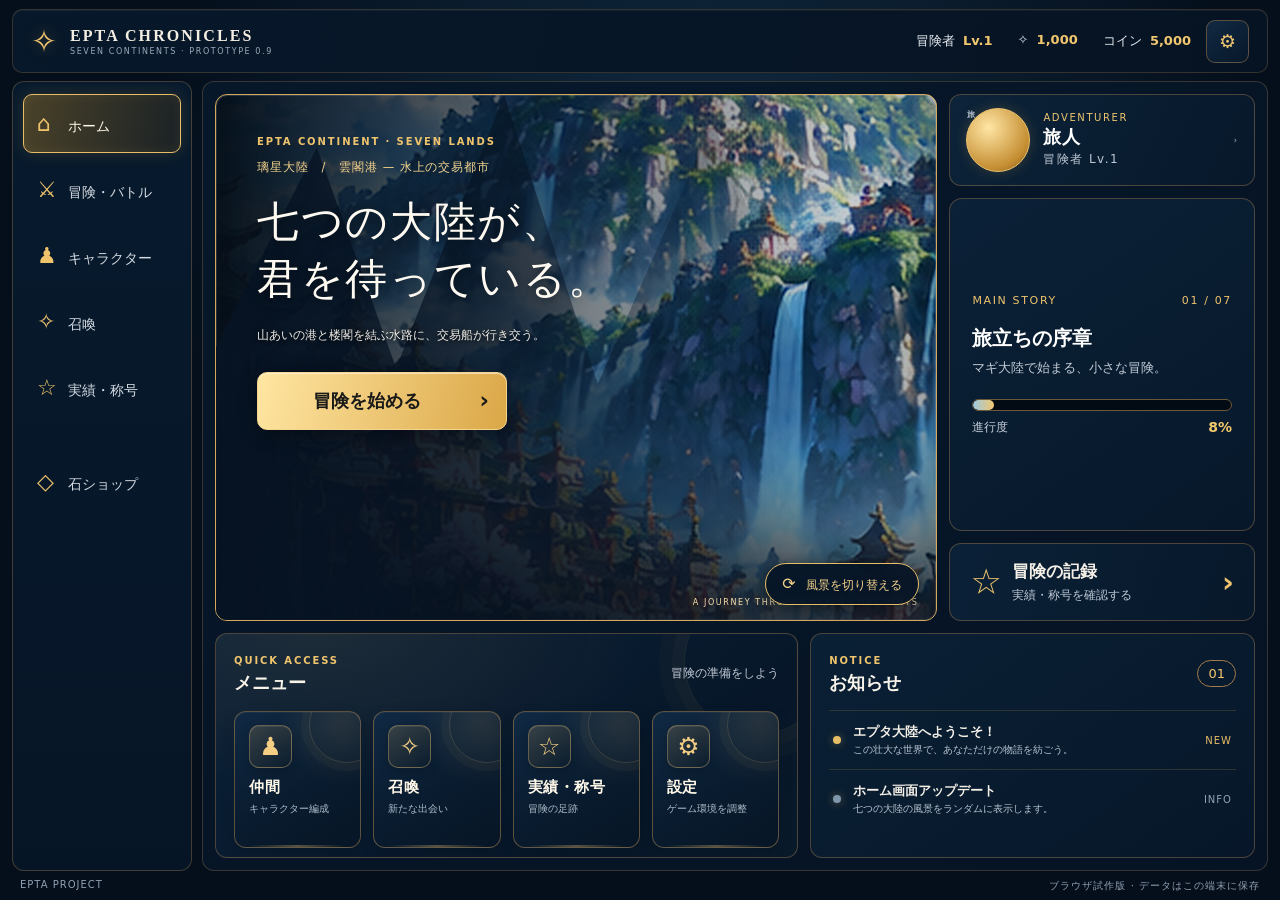
==== index.html @ 270c6c89 "Load class affinity v1.1 after status system" ====
<!doctype html>
<html lang="ja">
<head>
<meta charset="utf-8">
<meta name="viewport" content="width=device-width, initial-scale=1, viewport-fit=cover">
<meta name="theme-color" content="#101a2a">
<title>EPTA CHRONICLES - Playable Prototype</title>
<link rel="stylesheet" href="css/game.css">
<link rel="stylesheet" href="css/battle-v09.css">
<link rel="stylesheet" href="css/status-v10.css">
</head>
<body>
<div class="app">
  <header class="topbar">
    <div class="brand"><span class="sigil">✧</span><div><b>EPTA CHRONICLES</b><small>SEVEN CONTINENTS · PROTOTYPE 0.9</small></div></div>
    <div class="resources"><span>冒険者 <b>Lv.1</b></span><span>✧ <b id="gems">1,000</b></span><span>コイン <b id="coins">5,000</b></span></div>
    <button class="gear" data-view="settings" aria-label="設定">⚙</button>
  </header>
  <div class="layout">
    <nav class="nav">
      <button class="navbtn selected" data-view="home"><i>⌂</i>ホーム</button>
      <button class="navbtn" data-view="battle"><i>⚔</i>冒険・バトル</button>
      <button class="navbtn" data-view="party"><i>♟</i>キャラクター</button>
      <button class="navbtn" data-view="gacha"><i>✧</i>召喚</button>
      <button class="navbtn" data-view="records"><i>☆</i>実績・称号</button>
　　　<button class="navbtn" data-view="shop"><i>◇</i>石ショップ</button>
    </nav>
    <main id="screen" class="screen" aria-live="polite"></main>
  </div>
  <footer><span>EPTA PROJECT</span><span>ブラウザ試作版 · データはこの端末に保存</span></footer>
</div>
<div id="modal-root"></div>
<div id="toast" class="toast" role="status"></div>
<script src="js/game.js"></script>
<script src="js/battle-v09.js"></script>
<script src="js/status-v10.js"></script>
<script src="js/class-v11.js"></script>
</body>
</html>
---- css/game.css ----
:root{--bg:#0a1320;--panel:#14243a;--panel2:#1b304a;--line:#ffffff1c;--text:#f2f5f9;--muted:#aab8c9;--gold:#e7c58b;--blue:#8bb9dc;--red:#d98279;--green:#8ac6a4}
*{box-sizing:border-box}html,body{margin:0;width:100%;min-height:100%;background:var(--bg);color:var(--text);font-family:system-ui,-apple-system,"Noto Sans JP",sans-serif}body{min-height:100svh}.app{min-height:100svh;display:flex;flex-direction:column;padding:10px 12px 7px;gap:9px;background:radial-gradient(ellipse at 72% 0%,#243a54 0,transparent 46%),var(--bg)}
button{font:inherit;color:inherit;cursor:pointer}.topbar{height:58px;flex:0 0 58px;border:1px solid var(--line);border-radius:13px;background:#101e30eF;display:flex;align-items:center;padding:0 15px;gap:15px}
.brand{display:flex;align-items:center;gap:10px;min-width:245px}.sigil{font-size:27px;color:var(--gold)}.brand b{display:block;font-size:13px;letter-spacing:.14em}.brand small{display:block;font-size:8px;letter-spacing:.18em;color:var(--muted);margin-top:2px}
.resources{margin-left:auto;display:flex;gap:20px;font-size:12px;color:var(--muted)}.resources b{color:var(--gold);margin-left:4px}.gear{width:37px;height:37px;border:1px solid var(--line);border-radius:9px;background:var(--panel2);font-size:19px}
.layout{flex:1;min-height:0;display:grid;grid-template-columns:150px minmax(0,1fr);gap:9px}.nav{display:flex;flex-direction:column;gap:7px;padding:9px;border:1px solid var(--line);border-radius:12px;background:#101f31}.navbtn{border:1px solid transparent;border-radius:9px;background:transparent;color:var(--muted);min-height:46px;text-align:left;padding:0 11px;font-size:12px}.navbtn i{display:inline-block;width:24px;font-style:normal;font-size:18px;color:var(--gold)}.navbtn.selected,.navbtn:hover{background:#e7c58b18;border-color:#e7c58b40;color:var(--text)}
.screen{min-width:0;min-height:0;overflow:auto;border:1px solid var(--line);border-radius:12px;background:#0e1b2bdb;padding:12px}
.hero{min-height:250px;height:52%;position:relative;overflow:hidden;border:1px solid #e7c58b33;border-radius:11px;background:linear-gradient(90deg,#091523f5 0%,#091523b8 45%,#09152308 100%),radial-gradient(ellipse at 75% 25%,#e9c98b 0%,#8d8c7c 13%,transparent 34%),linear-gradient(150deg,#60798b,#29475b 48%,#142d3c)}
.hero:before{content:"";position:absolute;inset:36% -2% -12% 38%;background:linear-gradient(145deg,#36524c,#172f39);clip-path:polygon(0 70%,17% 24%,33% 55%,51% 0,72% 47%,86% 18%,100% 65%,100% 100%,0 100%)}.hero:after{content:"";position:absolute;inset:auto 0 0;height:26%;background:linear-gradient(0deg,#0d1a27,transparent)}
.hero-copy{position:relative;z-index:2;padding:clamp(22px,4vw,48px);max-width:530px}.eyebrow{font-size:9px;letter-spacing:.24em;color:var(--gold);font-weight:700}.hero h1{font:clamp(25px,4vw,43px)/1.25 Georgia,serif;margin:10px 0}.hero p{font-size:12px;color:#d1dbe5}.hero-tag{position:absolute;right:15px;bottom:12px;z-index:2;font-size:8px;letter-spacing:.2em;color:#f3e6c4a8}
.btn{border:1px solid #e7c58b75;border-radius:7px;background:linear-gradient(110deg,#d9b879,#a77e4c);color:#172335;padding:10px 17px;font-weight:800;font-size:12px}.btn.secondary{background:#20364e;color:var(--text);border-color:var(--line)}.btn.danger{background:#5b2d36;color:#fff;border-color:#a95e68}.btn:disabled{opacity:.4;cursor:not-allowed}
.home-bottom{display:grid;grid-template-columns:1fr 1fr;gap:10px;margin-top:10px}.card{background:linear-gradient(145deg,#1b3048,#122237);border:1px solid var(--line);border-radius:10px;padding:13px;min-width:0}.card h2,.card h3{margin:0 0 8px;font-size:14px}.muted{color:var(--muted);font-size:11px;line-height:1.65}.bar{height:7px;background:#081421;border-radius:9px;overflow:hidden;margin:8px 0}.bar span{display:block;height:100%;background:linear-gradient(90deg,var(--blue),var(--gold))}
.section-head{display:flex;align-items:end;justify-content:space-between;margin:2px 2px 12px;gap:12px}.section-head h1{font-size:21px;margin:0}.section-head p{font-size:10px;color:var(--muted);margin:4px 0 0}.tag{font-size:9px;color:var(--gold);border:1px solid #e7c58b55;border-radius:20px;padding:4px 8px}
.grid2{display:grid;grid-template-columns:1fr 1fr;gap:10px}.grid3{display:grid;grid-template-columns:repeat(3,1fr);gap:9px}.char{display:flex;gap:11px;align-items:center}.portrait{width:66px;height:78px;flex:0 0 66px;border-radius:8px;display:grid;place-items:center;font-size:30px;background:linear-gradient(145deg,#516e82,#1a3047);border:1px solid #ffffff25}.portrait.fire{background:linear-gradient(145deg,#9d6049,#482b36)}.portrait.wind{background:linear-gradient(145deg,#557d72,#203c42)}.portrait.light{background:linear-gradient(145deg,#9c8b62,#4b4650)}
.char h3{margin:0 0 4px;font-size:13px}.char p{margin:0;color:var(--muted);font-size:10px}.pill{display:inline-block;font-size:9px;border-radius:20px;padding:3px 7px;background:#ffffff12;color:#d9e4ef;margin:3px 3px 0 0}
.battle-area{display:grid;grid-template-columns:1fr 1fr;gap:10px}.unit-list{display:grid;gap:7px}.unit{display:flex;align-items:center;gap:8px;padding:8px;background:#ffffff08;border:1px solid var(--line);border-radius:8px}.unit .mini{font-size:22px;width:30px;text-align:center}.unit-info{flex:1;min-width:0}.unit-info b{font-size:11px}.unit-info small{display:block;color:var(--muted);font-size:9px}.hp{height:5px;border-radius:5px;background:#07111d;margin-top:4px;overflow:hidden}.hp span{height:100%;display:block;background:var(--green)}.enemy .hp span{background:var(--red)}
.command-row{display:flex;flex-wrap:wrap;gap:7px;margin-top:10px}.log{height:100px;overflow:auto;padding:9px;background:#091523;border-radius:8px;color:#c6d3e0;font-size:10px;line-height:1.6}.choice{padding:8px 10px;border:1px solid var(--line);background:#1b3048;border-radius:7px;font-size:11px}.choice.active{border-color:var(--gold);background:#e7c58b20}
.reward{color:var(--gold);font-weight:700}.empty{padding:25px;text-align:center;color:var(--muted);font-size:12px}
.setting-row{display:flex;justify-content:space-between;align-items:center;padding:11px 0;border-bottom:1px solid var(--line);font-size:12px}.switch{width:42px;height:23px;border-radius:20px;background:#48576a;border:0;padding:3px}.switch:after{content:"";display:block;width:17px;height:17px;background:white;border-radius:50%;transition:.15s}.switch.on{background:#578b70}.switch.on:after{transform:translateX(19px)}
.toast{position:fixed;left:50%;bottom:25px;transform:translate(-50%,12px);opacity:0;pointer-events:none;padding:10px 16px;border:1px solid #e7c58b55;border-radius:8px;background:#20364e;transition:.2s;font-size:12px;z-index:10}.toast.show{opacity:1;transform:translate(-50%,0)}
footer{height:15px;flex:0 0 15px;display:flex;justify-content:space-between;color:#70849a;font-size:8px;letter-spacing:.1em;padding:0 3px}
@media(orientation:portrait){.app{min-height:100svh}.layout{grid-template-columns:1fr;grid-template-rows:auto 1fr}.nav{flex-direction:row;overflow-x:auto;padding:5px}.navbtn{min-width:max-content;min-height:38px}.screen{min-height:65svh}.hero{height:auto;min-height:260px}.home-bottom,.grid2,.battle-area{grid-template-columns:1fr}.resources{gap:7px;font-size:9px}.brand{min-width:0}.brand b{font-size:10px}}
@media(max-width:720px) and (orientation:landscape){.app{padding:5px;gap:5px}.topbar{height:44px;flex-basis:44px;padding:0 8px}.brand{min-width:155px}.brand b{font-size:10px}.resources{gap:8px;font-size:9px}.layout{grid-template-columns:105px minmax(0,1fr);gap:5px}.nav{padding:5px;gap:3px}.navbtn{min-height:36px;font-size:10px;padding:0 6px}.navbtn i{width:17px;font-size:14px}.screen{padding:7px}.hero{min-height:190px}.home-bottom{gap:6px}.card{padding:9px}.portrait{width:53px;height:62px;flex-basis:53px}.section-head h1{font-size:17px}}

#modal-root:empty{display:none}.modal-backdrop{position:fixed;inset:0;background:#000a;display:grid;place-items:center;padding:18px;z-index:20}.modal{width:min(420px,95vw);max-height:80vh;overflow:auto;border:1px solid #e7c58b55;border-radius:13px;background:#14243a;padding:16px;box-shadow:0 20px 60px #0009}.modal-head{display:flex;justify-content:space-between;align-items:center;margin-bottom:12px}.modal-head b{color:var(--gold)}.modal-head button{background:transparent;border:0;font-size:22px}.modal-body{margin-bottom:14px}.result-row{padding:10px;border-bottom:1px solid var(--line);font-size:13px}

/* Home dashboard v0.3 */
.home-dashboard{height:100%;min-height:0;display:flex;flex-direction:column;gap:10px}
.home-hero{display:grid;grid-template-columns:minmax(0,1.8fr) minmax(205px,.8fr);gap:10px;flex:1 1 auto;min-height:250px}
.hero-artwork{position:relative;overflow:hidden;min-height:250px;border:1px solid #e7c58b40;border-radius:11px;background:linear-gradient(90deg,#091523f2 0%,#091523b9 45%,#09152310 100%),linear-gradient(180deg,#8c9c9a 0%,#526d72 42%,#203d43 75%,#142b35 100%)}
.hero-sky{position:absolute;inset:0;background:radial-gradient(ellipse at 73% 25%,#f2d8a1 0%,#d3b98e 8%,#a5a18e 17%,transparent 31%),linear-gradient(155deg,#748b91 0%,#415d6c 48%,transparent 70%);opacity:.9}
.hero-mountains{position:absolute;inset:24% -5% -5% 27%;background:linear-gradient(145deg,#526b68,#263f47 55%,#182f39);clip-path:polygon(0 62%,13% 30%,24% 49%,42% 4%,56% 44%,70% 17%,85% 52%,100% 22%,100% 100%,0 100%)}
.hero-forest{position:absolute;inset:54% -2% -10% 35%;background:linear-gradient(160deg,#35594d,#132f34);clip-path:polygon(0 47%,8% 19%,16% 53%,27% 0,37% 49%,50% 13%,62% 58%,73% 8%,86% 50%,100% 18%,100% 100%,0 100%)}
.hero-copy{position:relative;z-index:2;padding:clamp(18px,3vw,36px);max-width:520px}
.location-label{color:#f2dfb8;font-size:11px;letter-spacing:.12em;margin-top:8px}
.hero-copy h1{font:clamp(25px,3.4vw,40px)/1.3 Georgia,"Noto Serif JP",serif;letter-spacing:.04em;margin:11px 0}
.hero-copy p{max-width:330px;color:#d1dce5;font-size:11px;line-height:1.8}
.hero-start{margin-top:9px;min-width:170px}.hero-start span{float:right;margin-left:20px}
.hero-caption{position:absolute;z-index:2;right:13px;bottom:11px;color:#f1e4c7a8;font-size:8px;letter-spacing:.2em}
.hero-side{display:flex;flex-direction:column;gap:9px;min-width:0}
.profile-card,.chapter-card,.daily-card{border:1px solid var(--line);border-radius:10px;background:linear-gradient(145deg,#1c324a,#122236);padding:12px}
.profile-card{display:flex;align-items:center;gap:10px;min-height:73px}
.profile-avatar{width:42px;height:42px;display:grid;place-items:center;border-radius:50%;border:1px solid #e7c58b88;background:linear-gradient(145deg,#e7c58b,#765b43);color:#1b2635;font-weight:900;font-size:17px}
.profile-card small,.profile-card span{display:block;color:var(--muted);font-size:8px;letter-spacing:.12em}
.profile-card b{display:block;font-size:13px;margin:2px 0}
.profile-edit{margin-left:auto;color:var(--gold);font-size:17px}
.chapter-card{flex:1;display:flex;flex-direction:column;justify-content:center}
.mini-heading{display:flex;justify-content:space-between;color:var(--gold);font-size:8px;letter-spacing:.14em}
.chapter-card h2{font-size:15px;margin:10px 0 3px}
.chapter-card p{color:var(--muted);font-size:10px;margin:0}
.chapter-progress{height:6px;background:#081421;border-radius:8px;overflow:hidden;margin-top:17px}
.chapter-progress span{height:100%;display:block;background:linear-gradient(90deg,#8bb9dc,#e7c58b)}
.chapter-foot{display:flex;justify-content:space-between;color:var(--muted);font-size:9px;margin-top:5px}
.chapter-foot b{color:var(--gold)}
.daily-card{display:flex;align-items:center;gap:10px;text-align:left;background:#172b40}
.daily-icon{font-size:22px;color:var(--gold)}
.daily-card span:nth-child(2){flex:1}
.daily-card b,.daily-card small{display:block}
.daily-card b{font-size:11px}.daily-card small{font-size:9px;color:var(--muted);margin-top:3px}
.daily-card strong{font-size:20px;color:var(--gold)}
.home-panels{display:grid;grid-template-columns:1.15fr .85fr;gap:10px;flex:0 0 145px}
.home-panel{min-width:0;padding:11px 13px;border:1px solid var(--line);border-radius:10px;background:linear-gradient(145deg,#1b3048,#122237)}
.panel-title{display:flex;justify-content:space-between;align-items:center;margin-bottom:9px}
.panel-title h2{font-size:13px;margin:2px 0 0}
.panel-title .eyebrow{font-size:7px}
.panel-title>small{color:var(--muted);font-size:9px}
.home-shortcuts{display:grid;grid-template-columns:repeat(4,1fr);gap:7px}
.home-shortcuts button{min-width:0;display:flex;flex-direction:column;align-items:flex-start;gap:3px;padding:8px;border:1px solid var(--line);border-radius:8px;background:#0b1928a8;text-align:left}
.shortcut-icon{color:var(--gold);font-size:19px}
.home-shortcuts b{font-size:10px}.home-shortcuts small{color:var(--muted);font-size:8px;white-space:nowrap}
.notice-count{font-size:9px;color:var(--gold);border:1px solid #e7c58b55;border-radius:20px;padding:3px 7px}
.notice-line{display:flex;align-items:center;gap:8px;padding:7px 0;border-top:1px solid var(--line)}
.notice-dot{width:6px;height:6px;border-radius:50%;background:var(--gold);flex:0 0 6px}
.notice-line div{flex:1;min-width:0}.notice-line b,.notice-line small{display:block;white-space:nowrap;overflow:hidden;text-overflow:ellipsis}
.notice-line b{font-size:9px}.notice-line small{font-size:8px;color:var(--muted);margin-top:2px}
.notice-line time{font-size:7px;color:var(--gold);letter-spacing:.1em}.muted-line .notice-dot{background:#7f96aa}.muted-line time{color:#91a3b7}
@media(max-width:760px) and (orientation:landscape){.home-hero{grid-template-columns:minmax(0,1.5fr) minmax(170px,.8fr);min-height:205px}.hero-artwork{min-height:205px}.home-panels{flex-basis:120px}.profile-card{min-height:55px;padding:7px}.profile-avatar{width:32px;height:32px}.chapter-card{padding:8px}.chapter-progress{margin-top:8px}.daily-card{padding:8px}.home-shortcuts button{padding:5px}.home-shortcuts small{font-size:7px}}
@media(orientation:portrait){.home-dashboard{height:auto}.home-hero{grid-template-columns:1fr}.hero-artwork{min-height:270px}.hero-side{display:grid;grid-template-columns:1fr 1fr}.profile-card{grid-column:1/-1}.chapter-card{min-height:135px}.daily-card{min-height:65px}.home-panels{grid-template-columns:1fr;flex-basis:auto}.home-shortcuts{grid-template-columns:repeat(2,1fr)}}

/* Seven randomized continent landscapes */
.hero-artwork{background:linear-gradient(90deg,#091523ed 0%,#091523a8 42%,#09152308 100%),linear-gradient(180deg,#718b98,#36586b 52%,#152f3c);isolation:isolate}
.hero-artwork:before{content:"";position:absolute;z-index:0;inset:28% -3% -8% 27%;background:linear-gradient(145deg,#526c68,#1b3941);clip-path:polygon(0 66%,14% 31%,27% 51%,43% 4%,59% 47%,73% 17%,88% 53%,100% 24%,100% 100%,0 100%)}
.hero-artwork:after{content:"";position:absolute;z-index:0;inset:60% -2% -8% 30%;background:linear-gradient(145deg,#355c4d,#112d34);clip-path:polygon(0 45%,12% 10%,22% 51%,36% 0,49% 50%,65% 9%,79% 52%,91% 13%,100% 40%,100% 100%,0 100%)}
.scene-sun{position:absolute;z-index:0;width:190px;height:190px;right:15%;top:5%;border-radius:50%;background:radial-gradient(circle,#f8dfac 0%,#e9c98b88 35%,transparent 72%);filter:blur(5px)}
.scene-ridge,.scene-details{position:absolute;z-index:1;pointer-events:none}
.scene-details{inset:auto 0 0;height:22%;background:linear-gradient(0deg,#0c1a28a8,transparent)}
.scene-akitsu{background:linear-gradient(90deg,#101a2beF 0%,#101a2b8c 46%,transparent 100%),linear-gradient(180deg,#d9a5a0,#8f7781 50%,#293b4a)}
.scene-akitsu:before{background:linear-gradient(145deg,#8f5960,#3b3545);clip-path:polygon(0 62%,12% 32%,24% 50%,40% 7%,54% 45%,70% 18%,87% 52%,100% 25%,100% 100%,0 100%)}
.scene-akitsu:after{background:linear-gradient(145deg,#6c3f4d,#282b3b);clip-path:polygon(0 42%,10% 0,20% 50%,35% 10%,49% 55%,65% 0,80% 52%,100% 5%,100% 100%,0 100%)}
.scene-akitsu .scene-sun{background:radial-gradient(circle,#ffe4d0 0%,#ef9caa88 40%,transparent 72%)}
.scene-risei{background:linear-gradient(90deg,#0b1a2beF 0%,#0b1a2b88 45%,transparent 100%),linear-gradient(180deg,#9fc7df,#4a829e 54%,#123c58)}
.scene-risei:before{background:linear-gradient(145deg,#718f9e,#294b61);clip-path:polygon(0 64%,15% 25%,30% 48%,44% 0,60% 42%,75% 14%,90% 49%,100% 24%,100% 100%,0 100%)}
.scene-risei:after{background:linear-gradient(145deg,#347b87,#123c50);clip-path:polygon(0 48%,14% 10%,25% 52%,40% 0,53% 55%,69% 5%,82% 50%,100% 10%,100% 100%,0 100%)}
.scene-narod{background:linear-gradient(90deg,#101d2eeF 0%,#101d2e91 46%,transparent 100%),linear-gradient(180deg,#b9d8ed,#668eac 52%,#d9e8ed)}
.scene-narod:before{background:linear-gradient(145deg,#eaf5fa,#789bb3);clip-path:polygon(0 70%,15% 25%,28% 58%,46% 0,61% 48%,78% 12%,91% 58%,100% 35%,100% 100%,0 100%)}
.scene-narod:after{background:linear-gradient(145deg,#b7d3e2,#52778f);clip-path:polygon(0 54%,14% 5%,28% 55%,43% 12%,58% 59%,75% 0,88% 54%,100% 12%,100% 100%,0 100%)}
.scene-narod .scene-sun{background:radial-gradient(circle,#f3fbff 0%,#d3e8f488 40%,transparent 72%)}
.scene-suez{background:linear-gradient(90deg,#1b1a22ed 0%,#1b1a228f 46%,transparent 100%),linear-gradient(180deg,#f0c17f,#bd8055 54%,#634638)}
.scene-suez:before{background:linear-gradient(145deg,#d5a363,#8e593d);clip-path:polygon(0 65%,18% 44%,32% 55%,50% 10%,65% 42%,81% 22%,100% 51%,100% 100%,0 100%)}
.scene-suez:after{background:linear-gradient(145deg,#a96f43,#513b35);clip-path:polygon(0 60%,20% 20%,37% 56%,53% 15%,70% 57%,85% 25%,100% 54%,100% 100%,0 100%)}
.scene-profun{background:linear-gradient(90deg,#0a1c1aed 0%,#0a1c1a91 46%,transparent 100%),linear-gradient(180deg,#8cb6a0,#3e7662 55%,#123e38)}
.scene-profun:before{background:linear-gradient(145deg,#5f9470,#235342);clip-path:polygon(0 70%,12% 12%,25% 52%,41% 0,56% 58%,72% 8%,88% 52%,100% 16%,100% 100%,0 100%)}
.scene-profun:after{background:linear-gradient(145deg,#3c7854,#103c37);clip-path:polygon(0 48%,12% 0,25% 48%,39% 5%,53% 55%,69% 0,83% 50%,100% 3%,100% 100%,0 100%)}
.scene-profun .scene-sun{background:radial-gradient(circle,#d9efb7 0%,#a5d79a66 40%,transparent 72%)}
.scene-kila{background:linear-gradient(90deg,#111827ed 0%,#11182791 46%,transparent 100%),linear-gradient(180deg,#f6a16d,#a64e48 48%,#123c55)}
.scene-kila:before{background:linear-gradient(145deg,#8d4c48,#392b39);clip-path:polygon(0 72%,15% 56%,32% 60%,48% 0,63% 57%,80% 42%,100% 61%,100% 100%,0 100%)}
.scene-kila:after{background:linear-gradient(145deg,#b75e43,#382c35);clip-path:polygon(0 62%,17% 28%,33% 60%,50% 14%,67% 62%,82% 35%,100% 62%,100% 100%,0 100%)}
.scene-kila .scene-sun{background:radial-gradient(circle,#ffd29b 0%,#f17b5c88 40%,transparent 72%)}
.scene-shuffle{position:absolute;z-index:4;right:13px;bottom:12px;border:1px solid #e7c58b80;border-radius:20px;padding:7px 12px;background:#101d2dcc;color:#f5d99f;font-size:10px;backdrop-filter:blur(6px)}
.scene-shuffle:hover{background:#e7c58b;color:#172335}
@media(orientation:portrait){.scene-shuffle{right:10px;bottom:10px}}

/* v0.5: real illustrated continent background assets */
.hero-artwork{
  background-size:cover;
  background-position:center;
  background-repeat:no-repeat;
}
.hero-artwork:before,.hero-artwork:after{display:none}
.hero-artwork .scene-sun,.hero-artwork .scene-ridge,.hero-artwork .scene-details{display:none}
.hero-artwork.scene-magi{background-image:linear-gradient(90deg,rgba(7,18,29,.98) 0%,rgba(7,18,29,.68) 36%,rgba(7,18,29,.10) 100%),url("../assets/landscapes/magi.jpg")}
.hero-artwork.scene-akitsu{background-image:linear-gradient(90deg,rgba(7,18,29,.98) 0%,rgba(7,18,29,.68) 36%,rgba(7,18,29,.10) 100%),url("../assets/landscapes/akitsu.jpg")}
.hero-artwork.scene-risei{background-image:linear-gradient(90deg,rgba(7,18,29,.98) 0%,rgba(7,18,29,.68) 36%,rgba(7,18,29,.10) 100%),url("../assets/landscapes/risei.jpg")}
.hero-artwork.scene-narod{background-image:linear-gradient(90deg,rgba(7,18,29,.98) 0%,rgba(7,18,29,.68) 36%,rgba(7,18,29,.10) 100%),url("../assets/landscapes/narod.jpg")}
.hero-artwork.scene-suez{background-image:linear-gradient(90deg,rgba(7,18,29,.98) 0%,rgba(7,18,29,.68) 36%,rgba(7,18,29,.10) 100%),url("../assets/landscapes/suez.jpg")}
.hero-artwork.scene-profun{background-image:linear-gradient(90deg,rgba(7,18,29,.98) 0%,rgba(7,18,29,.68) 36%,rgba(7,18,29,.10) 100%),url("../assets/landscapes/profun.jpg")}
.hero-artwork.scene-kila{background-image:linear-gradient(90deg,rgba(7,18,29,.98) 0%,rgba(7,18,29,.68) 36%,rgba(7,18,29,.10) 100%),url("../assets/landscapes/kila.jpg")}


/* v0.7 — home screen refined to match the supplied reference */
:root{
 --bg:#050f1c;--panel:#07182a;--panel2:#0b2036;--line:#b98a4a66;
 --text:#f4f0e7;--muted:#aeb9c8;--gold:#e8bd68;--blue:#79b9e4;
}
.app{padding:9px 12px 6px;gap:8px;background:radial-gradient(ellipse at 55% 20%,#102a40 0%,transparent 55%),#050f1c}
.topbar{height:64px;flex-basis:64px;border:1px solid #9a75474f;border-radius:10px;background:linear-gradient(100deg,#07182a,#061323);box-shadow:inset 0 1px #ffffff0c;padding:0 18px}
.brand{min-width:260px;gap:13px}
.sigil{font-size:31px;color:#f0c66f;text-shadow:0 0 15px #d89d3c77}
.brand b{font-family:Georgia,serif;font-size:16px;letter-spacing:.13em;color:#f4eee2}
.brand small{font-size:8px;color:#9aabba;letter-spacing:.2em}
.resources{font-size:13px;color:#e5e9ef;gap:25px}
.resources b{color:#f1c76e}
.gear{border:1px solid #a77d4d88;background:linear-gradient(145deg,#112942,#07182a);color:#f0c56f;width:43px;height:43px}
.layout{grid-template-columns:180px minmax(0,1fr);gap:10px}
.nav{padding:12px 10px;border:1px solid #9b764b66;border-radius:12px;background:linear-gradient(180deg,#071a2d,#061526)}
.navbtn{min-height:59px;border-radius:9px;padding:0 13px;font-size:14px;color:#d5dbe3;border:1px solid transparent}
.navbtn i{width:31px;font-size:22px;color:#efc36b}
.navbtn.selected,.navbtn:hover{background:linear-gradient(100deg,#6b5527aa,#382e1b66);border-color:#e7bd68;color:#fff7e6;box-shadow:0 0 16px #d59d3a30,inset 0 0 12px #e7bd6818}
.screen{padding:12px;border:1px solid #98784e55;border-radius:12px;background:linear-gradient(140deg,#07182aee,#061425f5);overflow:hidden}
.home-dashboard{height:100%;min-height:0;display:flex;flex-direction:column;gap:12px}
.home-hero{display:grid;grid-template-columns:minmax(0,2.08fr) minmax(260px,.88fr);gap:12px;flex:1 1 auto;min-height:0}
.hero-artwork{position:relative;min-height:0;height:100%;border:1px solid #d6a85b;border-radius:12px;overflow:hidden;background-size:cover;background-position:center;background-repeat:no-repeat;box-shadow:inset 0 0 0 1px #fff2,inset 0 -65px 85px #020a14aa}
.hero-artwork:after{display:block;content:"";position:absolute;inset:0;z-index:0;background:linear-gradient(90deg,#061323e8 0%,#061323a8 36%,#06132320 75%,#06132308 100%),linear-gradient(0deg,#06132355,transparent 32%);pointer-events:none}
.hero-copy{position:relative;z-index:2;padding:clamp(22px,3.2vw,48px);max-width:570px}
.eyebrow{font-size:10px;letter-spacing:.19em;color:#f0c46c;font-weight:800}
.location-label{font-size:clamp(10px,.9vw,13px);letter-spacing:.08em;color:#f6d58e;margin-top:13px}
.hero-copy h1{font-family:"Noto Serif JP","Yu Mincho",Georgia,serif;font-size:clamp(29px,3.3vw,51px);line-height:1.35;letter-spacing:.04em;font-weight:500;color:#fffaf1;text-shadow:0 2px 12px #0008;margin:18px 0}
.hero-copy p{font-size:clamp(10px,.9vw,13px);line-height:1.8;color:#f0eee8;text-shadow:0 1px 5px #000;margin:0;max-width:390px}
.hero-start{margin-top:26px;width:250px;max-width:80%;height:58px;border:1px solid #f5d58d;border-radius:10px;background:linear-gradient(105deg,#ffe6a2,#dba747);color:#1a1a19;font-size:18px;font-weight:800;box-shadow:0 4px 18px #0006,inset 0 1px #fff8}
.hero-start span{float:right;font-size:23px;line-height:1}
.hero-caption{position:absolute;z-index:2;right:18px;bottom:13px;font-size:8px;letter-spacing:.2em;color:#f7dfaa}
.scene-shuffle{position:absolute;z-index:4;right:17px;bottom:15px;border:1px solid #e7bd68;border-radius:24px;padding:10px 16px;background:#061526eF;color:#f4d28b;font-size:12px;box-shadow:0 3px 14px #0007}
.scene-shuffle span{font-size:16px;margin-right:7px}
.scene-shuffle:hover{background:#e8bd68;color:#07182a}
.hero-side{display:flex;flex-direction:column;gap:12px;min-width:0}
.profile-card{width:100%;display:flex;align-items:center;gap:13px;text-align:left;min-height:92px;padding:12px 16px;border:1px solid #9a754b77;border-radius:12px;background:linear-gradient(115deg,#0c2339,#07182a);color:var(--text)}
.profile-avatar{width:64px;height:64px;flex:0 0 64px;border:1px solid #f0c46c;border-radius:50%;background:radial-gradient(circle at 35% 30%,#ffe6a5,#c48d31 70%,#704d21);color:#1c2630;font-size:26px;box-shadow:0 0 14px #d9a34735}
.profile-details{display:block;flex:1}
.profile-details small{display:block;font-size:10px;color:#edc66f;letter-spacing:.16em}
.profile-details b{display:block;font-size:18px;margin:2px 0;color:#fff}
.profile-details>span{display:block;font-size:12px;color:#bdc8d5}
.profile-arrow{font-size:28px;color:#e9bd69}
.chapter-card{flex:1;min-height:175px;padding:24px 22px;border:1px solid #9a754b77;border-radius:13px;background:linear-gradient(145deg,#0b2137,#07182a);display:flex;flex-direction:column;justify-content:center}
.mini-heading{font-size:11px;color:#f0c46c;letter-spacing:.15em}
.chapter-card h2{font-size:20px;margin:18px 0 7px;color:#fff}
.chapter-card p{font-size:13px;color:#c2cbd6}
.chapter-progress{height:12px;background:#020b14;border:1px solid #6c573b;border-radius:10px;margin-top:22px;overflow:hidden}
.chapter-progress span{border-radius:10px;background:linear-gradient(90deg,#9ccbe4,#f2c66e)}
.chapter-foot{font-size:12px;margin-top:8px;color:#c7d0dc}
.chapter-foot b{font-size:14px;color:#f3c96e}
.daily-card{min-height:78px;padding:12px 20px;border:1px solid #9a754b77;border-radius:12px;background:linear-gradient(110deg,#0b2137,#07182a);color:#f5f0e7}
.daily-icon{font-size:35px;color:#efc46b}
.daily-copy{flex:1;text-align:left}
.daily-copy b{font-size:17px}
.daily-copy small{font-size:12px;color:#bdc8d5;margin-top:4px}
.daily-card strong{font-size:29px;color:#f0c36c}
.home-panels{display:grid;grid-template-columns:1.18fr .9fr;gap:12px;flex:0 0 225px;min-height:0}
.home-panel{padding:15px 18px;border:1px solid #9a754b77;border-radius:12px;background:linear-gradient(145deg,#0a2035,#071729)}
.panel-title{margin-bottom:12px}
.panel-title h2{font-size:18px;margin:3px 0;color:#f7f3e9}
.panel-title .eyebrow{font-size:10px}
.panel-title>small{font-size:12px;color:#c3ccd6}
.home-shortcuts{gap:10px}
.home-shortcuts button{padding:13px 15px;border:1px solid #8e704d80;border-radius:11px;background:linear-gradient(145deg,#0a1c30,#061425);gap:5px;min-height:130px;justify-content:center;transition:transform .15s,border-color .15s,background .15s}
.home-shortcuts button:hover{transform:translateY(-2px);border-color:#e6bd6c;background:linear-gradient(145deg,#182b3d,#0b1b2b)}
.shortcut-icon{font-size:32px;color:#f0c46c}
.home-shortcuts b{font-size:17px;color:#fff}
.home-shortcuts small{font-size:11px;color:#c1cbd7}
.notice-count{font-size:13px;padding:5px 10px;color:#f2c76f;border-color:#a47c4b}
.notice-line{gap:12px;padding:12px 4px;border-top:1px solid #9c784b44}
.notice-dot{width:8px;height:8px;flex-basis:8px;box-shadow:0 0 8px #e4b85d66}
.notice-line b{font-size:13px;color:#f5f0e7}
.notice-line small{font-size:10px;color:#b9c5d2}
.notice-line time{font-size:10px}
footer{font-size:10px;color:#8fa0b2;padding:0 8px}
@media(max-width:1100px){
 .layout{grid-template-columns:145px minmax(0,1fr)}
 .home-hero{grid-template-columns:minmax(0,1.6fr) minmax(220px,.9fr)}
 .home-panels{flex-basis:190px}
 .home-shortcuts button{min-height:105px;padding:9px}
 .chapter-card{padding:16px}
}
@media(max-height:760px) and (orientation:landscape){
 .topbar{height:54px;flex-basis:54px}
 .home-panels{flex-basis:165px}
 .profile-card{min-height:70px}
 .profile-avatar{width:48px;height:48px;flex-basis:48px}
 .chapter-card{padding:12px}
 .chapter-card h2{margin:9px 0 4px}
 .chapter-progress{margin-top:12px}
 .daily-card{min-height:58px}
 .home-shortcuts button{min-height:90px}
}
@media(orientation:portrait){
 .screen{overflow:auto}
 .home-dashboard{height:auto}
 .home-hero{grid-template-columns:1fr}
 .hero-artwork{height:390px;min-height:300px}
 .hero-side{display:grid;grid-template-columns:1fr 1fr}
 .profile-card{grid-column:1/-1}
 .chapter-card{min-height:180px}
 .daily-card{min-height:75px}
 .home-panels{grid-template-columns:1fr;flex-basis:auto}
 .home-shortcuts{grid-template-columns:repeat(2,1fr)}
}

/* v0.8 — premium four-card quick menu */
.quick-panel{
  position:relative;
  overflow:hidden;
  background:
    radial-gradient(ellipse at 18% 0%,rgba(196,151,77,.10),transparent 48%),
    linear-gradient(145deg,#0b2138 0%,#071729 72%,#091a2b 100%);
}
.quick-panel:after{
  content:"";
  position:absolute;
  right:-34px;
  top:-46px;
  width:145px;
  height:145px;
  border:1px solid rgba(224,184,111,.10);
  border-radius:50%;
  box-shadow:0 0 0 12px rgba(224,184,111,.025),0 0 0 25px rgba(224,184,111,.018);
  pointer-events:none;
}
.quick-panel .panel-title{position:relative;z-index:1;margin-bottom:13px}
.home-shortcuts{
  position:relative;
  z-index:1;
  display:grid;
  grid-template-columns:repeat(4,minmax(0,1fr));
  gap:12px;
}
.home-shortcuts button{
  position:relative;
  isolation:isolate;
  min-width:0;
  min-height:137px;
  display:flex;
  flex-direction:column;
  align-items:flex-start;
  justify-content:flex-start;
  gap:0;
  padding:13px 14px 12px;
  overflow:hidden;
  text-align:left;
  border:1px solid rgba(185,145,85,.48);
  border-radius:12px;
  background:
    radial-gradient(circle at 85% 8%,rgba(224,184,111,.12),transparent 38%),
    linear-gradient(150deg,#102943 0%,#091b2e 58%,#071626 100%);
  box-shadow:inset 0 1px 0 rgba(255,255,255,.045),0 5px 14px rgba(0,0,0,.15);
  transition:transform .18s ease,border-color .18s ease,box-shadow .18s ease,background .18s ease;
}
.home-shortcuts button:before{
  content:"";
  position:absolute;
  z-index:-1;
  width:74px;height:74px;
  right:-25px;top:-25px;
  border:1px solid rgba(233,193,119,.17);
  border-radius:50%;
  box-shadow:0 0 0 8px rgba(233,193,119,.035);
  transition:transform .2s ease,opacity .2s ease;
}
.home-shortcuts button:after{
  content:"";
  position:absolute;
  left:14px;right:14px;bottom:0;
  height:2px;
  background:linear-gradient(90deg,transparent,#d9ad64,transparent);
  opacity:.38;
  transition:opacity .18s ease;
}
.home-shortcuts button:hover,
.home-shortcuts button:focus-visible{
  transform:translateY(-4px);
  border-color:#f0ca7d;
  background:
    radial-gradient(circle at 82% 10%,rgba(238,194,112,.2),transparent 42%),
    linear-gradient(150deg,#193a56 0%,#0d263e 62%,#091b2d 100%);
  box-shadow:inset 0 1px 0 rgba(255,255,255,.08),0 9px 22px rgba(0,0,0,.28),0 0 15px rgba(218,174,98,.13);
  outline:none;
}
.home-shortcuts button:hover:before{transform:scale(1.18);opacity:.9}
.home-shortcuts button:hover:after{opacity:1}
.shortcut-icon{
  width:43px;height:43px;
  display:grid;place-items:center;
  margin-bottom:10px;
  border:1px solid rgba(229,190,119,.38);
  border-radius:10px;
  color:#f4ce83;
  font-size:25px;
  line-height:1;
  background:linear-gradient(145deg,rgba(220,177,101,.2),rgba(10,28,45,.72));
  box-shadow:inset 0 1px 0 rgba(255,255,255,.08),0 3px 10px rgba(0,0,0,.18);
}
.home-shortcuts b{
  display:block;
  margin:0 0 5px;
  color:#fff8e9;
  font-size:15px;
  font-weight:750;
  letter-spacing:.04em;
}
.home-shortcuts small{
  display:block;
  max-width:100%;
  color:#aebdcb;
  font-size:10px;
  line-height:1.45;
  white-space:normal;
  overflow-wrap:anywhere;
}
.home-shortcuts button:hover .shortcut-icon{color:#ffe3a6;border-color:#e9c078;background:linear-gradient(145deg,rgba(235,192,112,.32),rgba(10,28,45,.82))}
@media(max-width:1100px){
  .home-shortcuts{gap:8px}
  .home-shortcuts button{padding:11px 10px;min-height:125px}
  .shortcut-icon{width:38px;height:38px;font-size:22px;margin-bottom:8px}
  .home-shortcuts b{font-size:14px}
  .home-shortcuts small{font-size:9px}
}
@media(max-height:760px) and (orientation:landscape){
  .home-panels{flex-basis:190px}
  .home-shortcuts button{min-height:112px;padding:9px 11px}
  .shortcut-icon{width:34px;height:34px;margin-bottom:6px;font-size:20px}
  .home-shortcuts b{font-size:13px}
}
@media(orientation:portrait){
  .home-shortcuts{grid-template-columns:repeat(2,minmax(0,1fr));gap:10px}
  .home-shortcuts button{min-height:125px;padding:12px}
}


/* v0.9 — anime-inspired side-view command battle */
.anime-battle{position:relative;display:flex;flex-direction:column;gap:13px;color:#eaf2ff}
.battle-topline,.battle-panel-heading{display:flex;align-items:center;justify-content:space-between;color:#9eb5ca;font-size:10px;font-weight:800;letter-spacing:.16em}
.battle-topline i{display:inline-block;width:7px;height:7px;margin-right:8px;border-radius:50%;background:#63e6bd;box-shadow:0 0 10px #63e6bd}
.battle-topline b{color:#a9bdd0}.battle-topline strong{color:#f4d18a;font-size:17px;margin-left:6px}
.battle-stage{position:relative;isolation:isolate;display:grid;grid-template-columns:1fr 48px 1fr;min-height:310px;overflow:hidden;border:1px solid rgba(105,155,201,.28);border-radius:17px;background:radial-gradient(ellipse at 22% 85%,rgba(46,113,165,.38),transparent 42%),radial-gradient(ellipse at 78% 30%,rgba(162,85,96,.28),transparent 40%),linear-gradient(125deg,#142c49,#0c1b31 52%,#211e38);box-shadow:inset 0 1px 0 rgba(255,255,255,.07),0 14px 35px rgba(0,0,0,.2)}
.battle-stage:after{content:"";position:absolute;z-index:-1;left:0;right:0;bottom:0;height:34%;background:linear-gradient(180deg,transparent,rgba(4,12,25,.72));border-top:1px solid rgba(142,183,218,.13)}
.stage-glow{position:absolute;inset:0;z-index:-2;background:repeating-linear-gradient(115deg,transparent 0 65px,rgba(180,216,255,.025) 66px 67px)}
.stage-grid{position:absolute;z-index:-1;left:0;right:0;bottom:0;height:30%;opacity:.2;background:linear-gradient(rgba(145,191,230,.15) 1px,transparent 1px),linear-gradient(90deg,rgba(145,191,230,.15) 1px,transparent 1px);background-size:34px 22px;transform:perspective(100px) rotateX(28deg);transform-origin:bottom}
.battle-side{position:relative;display:flex;flex-direction:column;padding:16px 18px 12px;min-width:0}.side-label{font-size:9px;letter-spacing:.2em;color:#9ab5d0;font-weight:900}.side-label small{display:block;margin-top:3px;font-size:11px;letter-spacing:.06em;color:#d9e7f5}
.battle-formation{flex:1;display:grid;grid-template-columns:repeat(2,minmax(0,1fr));grid-template-rows:repeat(2,minmax(90px,1fr));gap:5px 12px;align-items:end;padding-top:8px}
.battle-hero{position:relative;display:flex;flex-direction:column;align-items:center;justify-content:flex-end;min-width:0;min-height:100px;text-align:center}.hero-sprite{position:relative;z-index:1;display:grid;place-items:center;width:66px;height:74px;font-size:48px;filter:drop-shadow(0 8px 9px rgba(0,0,0,.5));animation:heroFloat 3s ease-in-out infinite}.hero-2 .hero-sprite{animation-delay:-.7s}.hero-3 .hero-sprite{animation-delay:-1.3s}.hero-orbit{position:absolute;bottom:32px;width:82px;height:20px;border:1px solid rgba(107,205,255,.45);border-radius:50%;background:radial-gradient(ellipse,rgba(77,174,230,.28),transparent 70%);box-shadow:0 0 20px rgba(75,164,232,.2)}
.hero-nameplate{position:relative;z-index:2;display:flex;flex-direction:column;line-height:1.3;text-shadow:0 2px 5px #071321}.hero-nameplate b{font-size:12px;color:#fff}.hero-nameplate small{font-size:9px;color:#a9c0d5}.hero-hp,.enemy-hp{width:min(100%,105px);height:5px;margin-top:5px;border-radius:8px;background:#26394c;overflow:hidden}.hero-hp span{display:block;height:100%;background:linear-gradient(90deg,#42c9a1,#9be6b8);border-radius:8px}.is-down{opacity:.35;filter:grayscale(1)}.empty-hero{align-self:center;justify-content:center;border:1px dashed rgba(170,198,225,.28);border-radius:10px;color:#8ba3bb;min-height:84px}.empty-plus{font-size:23px;color:#9bb5cd}.empty-hero b{font-size:10px}.empty-hero small{font-size:8px}
.battle-mid-mark{align-self:center;justify-self:center;color:rgba(255,255,255,.32);font-size:12px;font-weight:900;font-style:italic;letter-spacing:.16em;text-shadow:0 0 15px rgba(255,255,255,.2)}
.enemy-side{align-items:center}.enemy-side .side-label{align-self:flex-end;width:100%;text-align:right}.enemy-showcase{position:relative;display:flex;flex:1;width:100%;flex-direction:column;align-items:center;justify-content:center;padding-top:10px}.enemy-rings{position:absolute;width:160px;height:100px;border:1px solid rgba(255,135,145,.25);border-radius:50%;transform:rotate(-15deg);box-shadow:0 0 0 12px rgba(255,135,145,.035),0 0 35px rgba(255,111,127,.12)}.enemy-sprite{position:relative;z-index:1;font-size:86px;filter:drop-shadow(0 10px 10px rgba(0,0,0,.45));animation:enemyBob 2.6s ease-in-out infinite}.enemy-title{position:relative;z-index:1;display:flex;flex-direction:column;align-items:center;text-shadow:0 2px 5px #071321}.enemy-title b{font-size:14px;color:#fff}.enemy-title small{font-size:9px;color:#e6a6ae;letter-spacing:.12em}.enemy-hp{width:min(82%,170px);height:7px;background:#4b2839}.enemy-hp span{display:block;height:100%;background:linear-gradient(90deg,#ed657a,#ffb17b);transition:width .3s}.enemy-hp-label{font-size:9px;color:#c7d4e2;margin-top:4px}.is-defeated{opacity:.4;filter:grayscale(1)}
.battle-lower{display:grid;grid-template-columns:minmax(220px,.9fr) minmax(300px,1.35fr);gap:12px}.party-status-panel,.battle-command-panel,.battle-log-panel{padding:13px 15px;border:1px solid rgba(105,155,201,.22);border-radius:13px;background:linear-gradient(145deg,rgba(20,43,68,.94),rgba(10,25,43,.96));box-shadow:inset 0 1px 0 rgba(255,255,255,.035)}.battle-panel-heading{padding-bottom:10px;border-bottom:1px solid rgba(142,177,208,.13)}.battle-panel-heading small{margin-left:auto;color:#718ba3;font-size:9px;letter-spacing:.04em;font-weight:600}.battle-status-list{display:grid;gap:8px;padding-top:10px}.battle-status{display:flex;align-items:center;gap:9px}.status-face{display:grid;place-items:center;width:34px;height:34px;border-radius:9px;background:linear-gradient(145deg,#294d6d,#142b45);font-size:20px}.status-main{flex:1;min-width:0}.status-main>b{font-size:11px;color:#f2f6fc}.status-bars{display:flex;gap:4px;margin:4px 0 2px}.status-bars span{display:block;width:100%;height:4px;border-radius:5px;background:#26394d;overflow:hidden}.status-bars i{display:block;height:100%;border-radius:5px}.status-hp i{background:#4bd2a5}.status-mp i{background:#6ca9f4}.status-main small{font-size:8px;color:#8da5bc}
.command-grid{display:grid;grid-template-columns:repeat(4,minmax(0,1fr));gap:7px;padding-top:11px}.battle-command{display:flex;flex-direction:column;align-items:center;justify-content:center;gap:3px;min-height:78px;padding:8px 4px;border:1px solid rgba(126,164,198,.27);border-radius:10px;color:#dce9f7;background:linear-gradient(145deg,#1a3856,#10253d);cursor:pointer;transition:.18s}.battle-command:hover:not(:disabled){transform:translateY(-3px);border-color:#e4bf78;box-shadow:0 6px 16px rgba(0,0,0,.2)}.battle-command>span{font-size:21px;color:#e8c47e}.battle-command b{font-size:11px}.battle-command small{font-size:8px;color:#91a9c0}.primary-command{border-color:rgba(222,180,105,.48);background:linear-gradient(145deg,#4c3b37,#24344a)}.battle-command:disabled{opacity:.35;cursor:not-allowed}.battle-actions-foot{display:flex;align-items:center;justify-content:space-between;gap:8px;margin-top:9px;color:#7891a9;font-size:9px}.battle-actions-foot button{border:0;background:transparent;color:#e5c17e;font-size:10px;cursor:pointer}
.battle-log-panel{display:grid;grid-template-columns:140px 1fr;align-items:start;gap:10px}.battle-log-panel .battle-panel-heading{border:0;padding:2px 0}.battle-log-lines{display:grid;gap:3px}.battle-log-lines p{margin:0;color:#8299b0;font-size:10px}.battle-log-lines .latest-log{color:#e8d4aa}.battle-victory{display:flex;align-items:center;justify-content:center;gap:14px;padding:12px;border:1px solid rgba(232,194,119,.5);border-radius:12px;background:linear-gradient(90deg,rgba(120,84,37,.2),rgba(25,44,65,.8));color:#f6d58e}.battle-victory b{font-size:20px;letter-spacing:.18em}.battle-victory span{font-size:12px}
@keyframes heroFloat{0%,100%{transform:translateY(0)}50%{transform:translateY(-5px)}}@keyframes enemyBob{0%,100%{transform:translateY(0) scale(1)}50%{transform:translateY(-7px) scale(1.035)}}
@media(max-width:760px){.battle-stage{min-height:260px;grid-template-columns:1fr 22px 1fr}.battle-side{padding:12px 8px}.battle-formation{gap:4px;grid-template-rows:repeat(2,minmax(82px,1fr))}.hero-sprite{width:48px;height:56px;font-size:36px}.hero-orbit{width:60px;bottom:27px}.hero-nameplate b{font-size:10px}.hero-nameplate small{font-size:7px}.enemy-sprite{font-size:66px}.enemy-rings{width:110px;height:75px}.battle-lower{grid-template-columns:1fr}.battle-status-list{grid-template-columns:repeat(2,minmax(0,1fr))}.command-grid{grid-template-columns:repeat(4,minmax(0,1fr))}.battle-command{min-height:68px}.battle-log-panel{grid-template-columns:1fr}.battle-log-panel .battle-panel-heading{border-bottom:1px solid rgba(142,177,208,.13);padding-bottom:8px}}
@media(max-width:420px){.command-grid{gap:4px}.battle-command{padding:6px 2px}.battle-command small{font-size:7px}.battle-status-list{grid-template-columns:1fr 1fr}.battle-stage{min-height:235px}}


/* Party formation v1 */
.party-slot-grid{display:grid;grid-template-columns:repeat(4,minmax(0,1fr));gap:12px;margin:16px 0}
.party-slot{min-height:188px;display:flex;flex-direction:column;align-items:center;justify-content:center;gap:7px;padding:12px 6px;border:1px solid rgba(226,190,119,.35);border-radius:13px;background:linear-gradient(145deg,#19334f,#0d1e32);text-align:center}
.party-slot b{font-size:13px}.party-slot small{font-size:10px;color:#9fb5cc}.party-empty{color:#9fb5cc;font-size:13px}
.party-roster{display:grid;grid-template-columns:repeat(2,minmax(0,1fr));gap:10px;margin-top:14px}
.party-roster-card{display:flex;align-items:center;gap:12px;padding:12px;border:1px solid rgba(140,170,210,.2);border-radius:12px;background:rgba(20,43,67,.75)}
.party-roster-card>div{flex:1;min-width:0}.party-roster-card p{font-size:11px;margin:6px 0 0}.party-roster-card .btn{flex-shrink:0}
.party-roster-card b{font-size:13px}
@media(max-width:760px){.party-slot-grid{grid-template-columns:repeat(2,minmax(0,1fr))}.party-roster{grid-template-columns:1fr}.party-roster-card{flex-wrap:wrap}}


/* Character detail modal */
.character-detail{display:grid;gap:12px;max-height:65vh;overflow-y:auto;padding-right:4px}
.character-detail-hero{display:flex;align-items:center;gap:18px;padding:12px;border:1px solid rgba(190,162,106,.28);border-radius:12px;background:rgba(25,49,76,.65)}
.character-detail-portrait{width:125px;height:160px;object-fit:contain;flex-shrink:0}
.character-detail-icon{display:grid;place-items:center;width:100px;height:110px;font-size:60px}
.character-detail-hero h2{margin:8px 0}.character-detail-hero p{margin:5px 0;color:#afc4d9}
.character-detail h3{margin:6px 0 0;font-size:15px;color:#e8c782}
.character-detail-stats{display:grid;grid-template-columns:repeat(2,minmax(0,1fr));gap:8px}
.character-detail-stats>div{display:flex;justify-content:space-between;gap:12px;padding:11px;border:1px solid rgba(140,170,210,.18);border-radius:8px;background:rgba(10,26,44,.7)}
.character-detail-stats small{color:#a8bdd0}.character-detail-stats b{color:#f1d38c}
.character-detail-skills{display:grid;gap:7px}.character-detail-skills p{display:flex;justify-content:space-between;gap:12px;margin:0;padding:9px 10px;border-radius:8px;background:rgba(22,45,68,.75);font-size:12px}.character-detail-skills span{text-align:right;color:#b8cbe0}
@media(max-width:520px){.character-detail-hero{gap:9px}.character-detail-portrait{width:90px;height:120px}.character-detail-stats{grid-template-columns:1fr}.character-detail-skills p{flex-direction:column;gap:4px}.character-detail-skills span{text-align:left}}
---- css/battle-v09.css ----
/* v0.9 anime-inspired side-view command battle */
.anime-battle{display:flex;flex-direction:column;gap:13px;color:#eaf2ff}
.battle-topline,.battle-panel-heading{display:flex;align-items:center;justify-content:space-between;color:#9eb5ca;font-size:10px;font-weight:800;letter-spacing:.16em}
.battle-topline i{display:inline-block;width:7px;height:7px;margin-right:8px;border-radius:50%;background:#63e6bd;box-shadow:0 0 10px #63e6bd}
.battle-topline strong{color:#f4d18a;font-size:17px;margin-left:6px}
.battle-stage{position:relative;display:grid;grid-template-columns:1fr 48px 1fr;min-height:310px;overflow:hidden;border:1px solid rgba(105,155,201,.28);border-radius:17px;background:radial-gradient(ellipse at 22% 85%,rgba(46,113,165,.38),transparent 42%),radial-gradient(ellipse at 78% 30%,rgba(162,85,96,.28),transparent 40%),linear-gradient(125deg,#142c49,#0c1b31 52%,#211e38);box-shadow:inset 0 1px 0 rgba(255,255,255,.07),0 14px 35px rgba(0,0,0,.2)}
.battle-stage:after{content:"";position:absolute;left:0;right:0;bottom:0;height:34%;background:linear-gradient(180deg,transparent,rgba(4,12,25,.72));border-top:1px solid rgba(142,183,218,.13);pointer-events:none}
.battle-side{position:relative;display:flex;flex-direction:column;padding:16px 18px 12px;min-width:0}.side-label{font-size:9px;letter-spacing:.2em;color:#9ab5d0;font-weight:900}.side-label small{display:block;margin-top:3px;font-size:11px;letter-spacing:.06em;color:#d9e7f5}
.battle-formation{flex:1;display:grid;grid-template-columns:repeat(2,minmax(0,1fr));grid-template-rows:repeat(2,minmax(90px,1fr));gap:5px 12px;align-items:end;padding-top:8px}
.battle-hero{position:relative;display:flex;flex-direction:column;align-items:center;justify-content:flex-end;min-width:0;min-height:100px;text-align:center}.hero-sprite{position:relative;z-index:1;display:grid;place-items:center;width:66px;height:74px;font-size:48px;filter:drop-shadow(0 8px 9px rgba(0,0,0,.5));animation:eptaHeroFloat 3s ease-in-out infinite}.hero-2 .hero-sprite{animation-delay:-.7s}.hero-3 .hero-sprite{animation-delay:-1.3s}.hero-orbit{position:absolute;bottom:32px;width:82px;height:20px;border:1px solid rgba(107,205,255,.45);border-radius:50%;background:radial-gradient(ellipse,rgba(77,174,230,.28),transparent 70%);box-shadow:0 0 20px rgba(75,164,232,.2)}
.hero-nameplate{position:relative;z-index:2;display:flex;flex-direction:column;line-height:1.3;text-shadow:0 2px 5px #071321}.hero-nameplate b{font-size:12px;color:#fff}.hero-nameplate small{font-size:9px;color:#a9c0d5}.hero-hp,.enemy-hp{width:min(100%,105px);height:5px;margin-top:5px;border-radius:8px;background:#26394c;overflow:hidden}.hero-hp span{display:block;height:100%;background:linear-gradient(90deg,#42c9a1,#9be6b8);border-radius:8px}.is-down{opacity:.35;filter:grayscale(1)}
.empty-hero{align-self:center;justify-content:center;border:1px dashed rgba(170,198,225,.28);border-radius:10px;color:#8ba3bb;min-height:84px}.empty-plus{font-size:23px;color:#9bb5cd}.empty-hero b{font-size:10px}.empty-hero small{font-size:8px}
.battle-mid-mark{align-self:center;justify-self:center;color:rgba(255,255,255,.32);font-size:12px;font-weight:900;font-style:italic;letter-spacing:.16em}
.enemy-side{align-items:center}.enemy-side .side-label{align-self:flex-end;width:100%;text-align:right}.enemy-showcase{position:relative;display:flex;flex:1;width:100%;flex-direction:column;align-items:center;justify-content:center;padding-top:10px}.enemy-rings{position:absolute;width:160px;height:100px;border:1px solid rgba(255,135,145,.25);border-radius:50%;transform:rotate(-15deg);box-shadow:0 0 0 12px rgba(255,135,145,.035),0 0 35px rgba(255,111,127,.12)}.enemy-sprite{position:relative;z-index:1;font-size:86px;filter:drop-shadow(0 10px 10px rgba(0,0,0,.45));animation:eptaEnemyBob 2.6s ease-in-out infinite}.enemy-title{position:relative;z-index:1;display:flex;flex-direction:column;align-items:center;text-shadow:0 2px 5px #071321}.enemy-title b{font-size:14px;color:#fff}.enemy-title small{font-size:9px;color:#e6a6ae;letter-spacing:.12em}.enemy-hp{width:min(82%,170px);height:7px;background:#4b2839}.enemy-hp span{display:block;height:100%;background:linear-gradient(90deg,#ed657a,#ffb17b);transition:width .3s}.enemy-hp-label{font-size:9px;color:#c7d4e2;margin-top:4px}.is-defeated{opacity:.4;filter:grayscale(1)}
.battle-lower{display:grid;grid-template-columns:minmax(220px,.9fr) minmax(300px,1.35fr);gap:12px}.party-status-panel,.battle-command-panel,.battle-log-panel{padding:13px 15px;border:1px solid rgba(105,155,201,.22);border-radius:13px;background:linear-gradient(145deg,rgba(20,43,68,.94),rgba(10,25,43,.96));box-shadow:inset 0 1px 0 rgba(255,255,255,.035)}.battle-panel-heading{padding-bottom:10px;border-bottom:1px solid rgba(142,177,208,.13)}.battle-panel-heading small{margin-left:auto;color:#718ba3;font-size:9px;letter-spacing:.04em;font-weight:600}
.battle-status-list{display:grid;gap:8px;padding-top:10px}.battle-status{display:flex;align-items:center;gap:9px}.status-face{display:grid;place-items:center;width:34px;height:34px;border-radius:9px;background:linear-gradient(145deg,#294d6d,#142b45);font-size:20px}.status-main{flex:1;min-width:0}.status-main>b{font-size:11px;color:#f2f6fc}.status-bars{display:flex;gap:4px;margin:4px 0 2px}.status-bars span{display:block;width:100%;height:4px;border-radius:5px;background:#26394d;overflow:hidden}.status-bars i{display:block;height:100%;border-radius:5px}.status-hp i{background:#4bd2a5}.status-mp i{background:#6ca9f4}.status-main small{font-size:8px;color:#8da5bc}
.command-grid{display:grid;grid-template-columns:repeat(4,minmax(0,1fr));gap:7px;padding-top:11px}.battle-command{display:flex;flex-direction:column;align-items:center;justify-content:center;gap:3px;min-height:78px;padding:8px 4px;border:1px solid rgba(126,164,198,.27);border-radius:10px;color:#dce9f7;background:linear-gradient(145deg,#1a3856,#10253d);cursor:pointer;transition:.18s}.battle-command:hover:not(:disabled){transform:translateY(-3px);border-color:#e4bf78;box-shadow:0 6px 16px rgba(0,0,0,.2)}.battle-command>span{font-size:21px;color:#e8c47e}.battle-command b{font-size:11px}.battle-command small{font-size:8px;color:#91a9c0}.primary-command{border-color:rgba(222,180,105,.48);background:linear-gradient(145deg,#4c3b37,#24344a)}.battle-command:disabled{opacity:.35;cursor:not-allowed}.battle-actions-foot{display:flex;align-items:center;justify-content:space-between;gap:8px;margin-top:9px;color:#7891a9;font-size:9px}.battle-actions-foot button{border:0;background:transparent;color:#e5c17e;font-size:10px;cursor:pointer}
.battle-log-panel{display:grid;grid-template-columns:140px 1fr;align-items:start;gap:10px}.battle-log-panel .battle-panel-heading{border:0;padding:2px 0}.battle-log-lines{display:grid;gap:3px}.battle-log-lines p{margin:0;color:#8299b0;font-size:10px}.battle-log-lines .latest-log{color:#e8d4aa}.battle-victory{display:flex;align-items:center;justify-content:center;gap:14px;padding:12px;border:1px solid rgba(232,194,119,.5);border-radius:12px;background:linear-gradient(90deg,rgba(120,84,37,.2),rgba(25,44,65,.8));color:#f6d58e}.battle-victory b{font-size:20px;letter-spacing:.18em}.battle-victory span{font-size:12px}
@keyframes eptaHeroFloat{0%,100%{transform:translateY(0)}50%{transform:translateY(-5px)}}@keyframes eptaEnemyBob{0%,100%{transform:translateY(0) scale(1)}50%{transform:translateY(-7px) scale(1.035)}}
@media(max-width:760px){.battle-stage{min-height:260px;grid-template-columns:1fr 22px 1fr}.battle-side{padding:12px 8px}.battle-formation{gap:4px;grid-template-rows:repeat(2,minmax(82px,1fr))}.hero-sprite{width:48px;height:56px;font-size:36px}.hero-orbit{width:60px;bottom:27px}.hero-nameplate b{font-size:10px}.hero-nameplate small{font-size:7px}.enemy-sprite{font-size:66px}.enemy-rings{width:110px;height:75px}.battle-lower{grid-template-columns:1fr}.battle-status-list{grid-template-columns:repeat(2,minmax(0,1fr))}.command-grid{grid-template-columns:repeat(4,minmax(0,1fr))}.battle-command{min-height:68px}.battle-log-panel{grid-template-columns:1fr}.battle-log-panel .battle-panel-heading{border-bottom:1px solid rgba(142,177,208,.13);padding-bottom:8px}}
@media(max-width:420px){.command-grid{gap:4px}.battle-command{padding:6px 2px}.battle-command small{font-size:7px}.battle-status-list{grid-template-columns:1fr 1fr}.battle-stage{min-height:235px}}


/* v0.9.1 — playable protagonist portraits in the battle formation */
.battle-hero .hero-sprite.has-portrait{width:100%;height:112px;max-width:125px;font-size:0;overflow:visible;align-items:end;justify-items:center}
.battle-hero .battle-portrait{display:block;width:100%;height:112px;object-fit:contain;object-position:center bottom;filter:drop-shadow(0 7px 8px rgba(0,0,0,.6))}
.battle-hero .battle-portrait[hidden],.battle-hero .hero-emoji[hidden]{display:none}
.battle-hero .hero-emoji{font-size:48px}
.battle-hero .hero-sprite.has-portrait .hero-emoji:not([hidden]){font-size:48px}
.battle-hero:has(.battle-portrait) .hero-orbit{bottom:30px}
.battle-hero .hero-nameplate,.battle-hero .hero-hp{flex-shrink:0}
@media(max-width:760px){
  .battle-hero .hero-sprite.has-portrait,.battle-hero .battle-portrait{height:86px}
  .battle-hero .hero-sprite.has-portrait{max-width:90px}
  .battle-hero .hero-emoji,.battle-hero .hero-sprite.has-portrait .hero-emoji:not([hidden]){font-size:36px}
}
@media(max-width:420px){
  .battle-hero .hero-sprite.has-portrait,.battle-hero .battle-portrait{height:74px}
  .battle-hero .hero-sprite.has-portrait{max-width:70px}
}
---- css/status-v10.css ----
.epta-status-panel{margin-top:14px;padding:18px;border:1px solid rgba(255,255,255,.12);border-radius:14px;background:rgba(11,19,36,.65)}
.epta-status-row{display:flex;align-items:center;justify-content:space-between;gap:10px;padding:8px 0;border-bottom:1px solid rgba(255,255,255,.07);font-size:13px}
.epta-status-row>span{display:flex;gap:5px;flex-wrap:wrap;justify-content:flex-end}
.epta-status-chip{display:inline-block;padding:4px 7px;border-radius:8px;background:rgba(214,173,101,.15);border:1px solid rgba(214,173,101,.3);font-size:11px}
.epta-status-test{margin-top:14px}.epta-status-test summary{cursor:pointer;color:#d6ad65}
.epta-status-test-buttons{display:flex;flex-wrap:wrap;gap:7px;margin:10px 0}
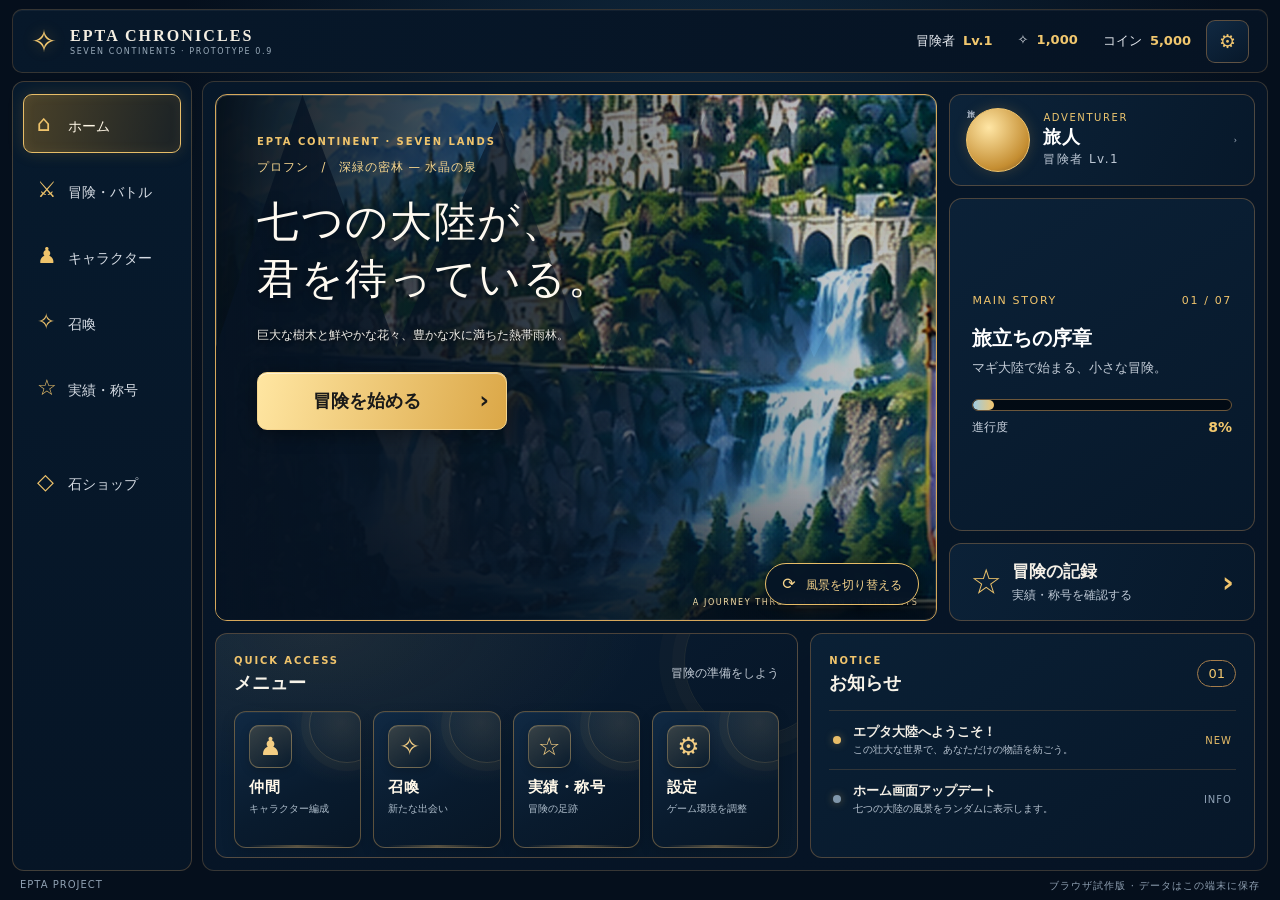
==== commit 3a0aa63c: "Load six-character formation UI and styles" ====
--- a/index.html
+++ b/index.html
@@ -35,5 +35,7 @@
 <script src="js/battle-v09.js"></script>
 <script src="js/status-v10.js"></script>
 <script src="js/class-v11.js"></script>
+<link rel="stylesheet" href="css/formation-v12.css">
+<script src="js/formation-v12.js"></script>
 </body>
 </html>
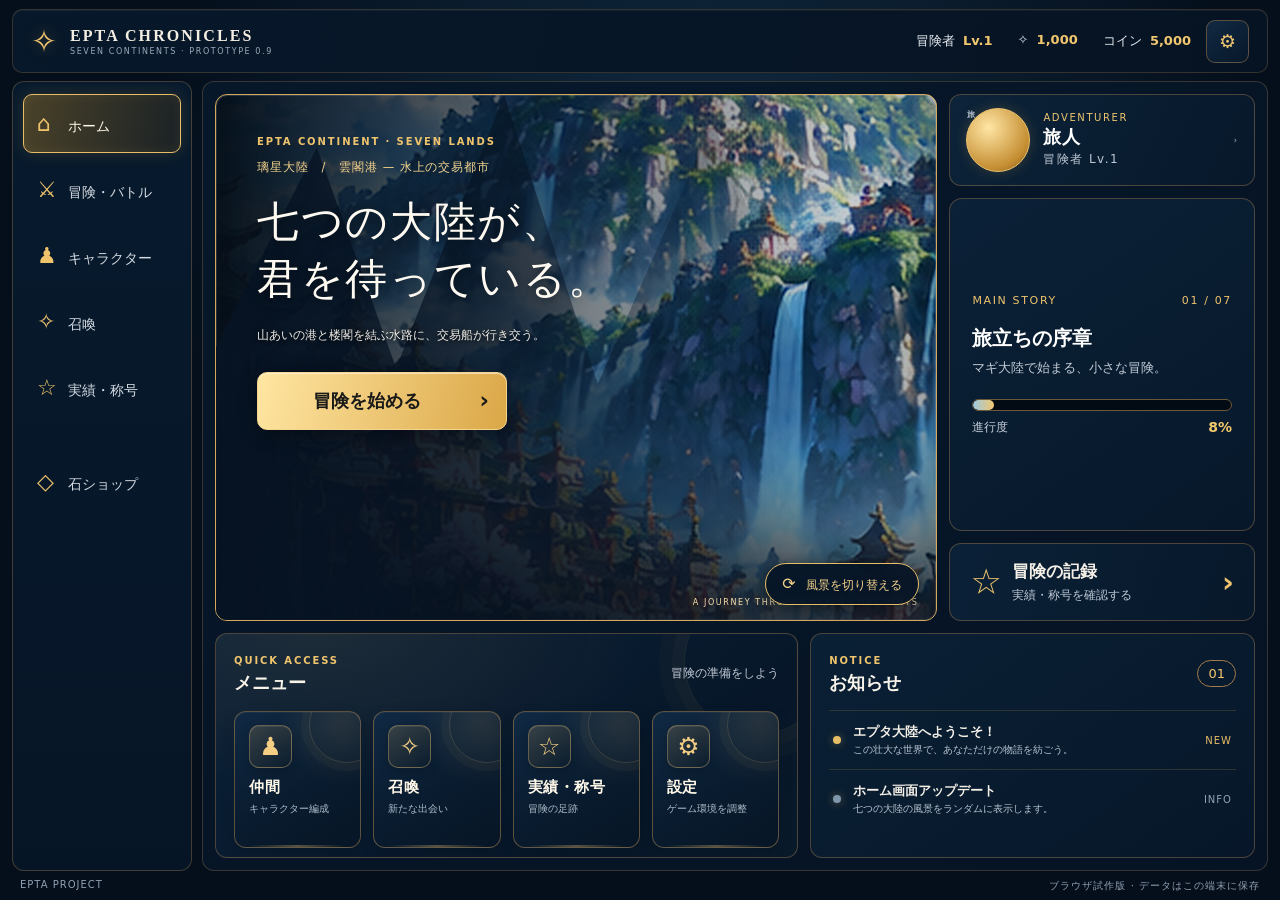
==== commit c72d6f8b: "Trigger Cloudflare Pages redeploy without gameplay changes" ====
--- a/index.html
+++ b/index.html
@@ -39,3 +39,5 @@
 <script src="js/formation-v12.js"></script>
 </body>
 </html>
+
+<!-- Deployment retry check: 2026-11-14; no gameplay or save-data changes. -->
--- a/css/formation-v12.css
+++ b/css/formation-v12.css
@@ -0,0 +1,2 @@
+.epta-formation-panel{padding:16px 18px;border-top:1px solid rgba(255,255,255,.13)}.epta-formation-columns{display:grid;grid-template-columns:2fr 1fr;gap:12px;margin-top:12px}.epta-formation-columns>div{background:rgba(10,20,40,.4);border:1px solid rgba(255,255,255,.1);border-radius:12px;padding:10px}.epta-formation-columns h3{font-size:13px;margin:0 0 10px}.epta-formation-unit{display:flex;align-items:center;gap:9px;padding:7px 3px;border-bottom:1px solid rgba(255,255,255,.08)}.epta-formation-unit>div{flex:1;min-width:0}.epta-formation-unit b{display:block;font-size:12px}.epta-formation-unit small{display:block;font-size:10px;opacity:.8}.epta-formation-pos{font-size:10px;opacity:.7}.epta-formation-hp{height:4px;border-radius:4px;background:#303c4a;margin-top:4px;overflow:hidden}.epta-formation-hp i{display:block;height:100%;background:#55cba2}.epta-formation-actions{margin-top:12px;padding:10px;border:1px solid rgba(255,215,130,.3);border-radius:10px}.epta-formation-actions p{font-size:12px;margin:7px 0}.epta-formation-actions button{margin:3px}@media(max-width:620px){.epta-formation-columns{grid-template-columns:1fr}}
+.epta-formation-editor{margin-bottom:14px}.epta-formation-edit-grid{display:grid;grid-template-columns:repeat(3,minmax(0,1fr));gap:10px;margin:12px 0}.epta-formation-edit-slot{display:flex;flex-direction:column;gap:7px;padding:12px;border:1px solid rgba(255,255,255,.15);background:rgba(15,27,46,.45);border-radius:10px;min-width:0}.epta-formation-edit-slot b{font-size:13px}.epta-formation-edit-slot span{font-size:13px;min-height:21px}.epta-formation-edit-slot select{max-width:100%;min-width:0;width:100%;border-radius:8px;padding:9px;background:#18283e;color:#f5f6fa;border:1px solid rgba(255,255,255,.25)}@media(max-width:650px){.epta-formation-edit-grid{grid-template-columns:repeat(2,minmax(0,1fr))}}
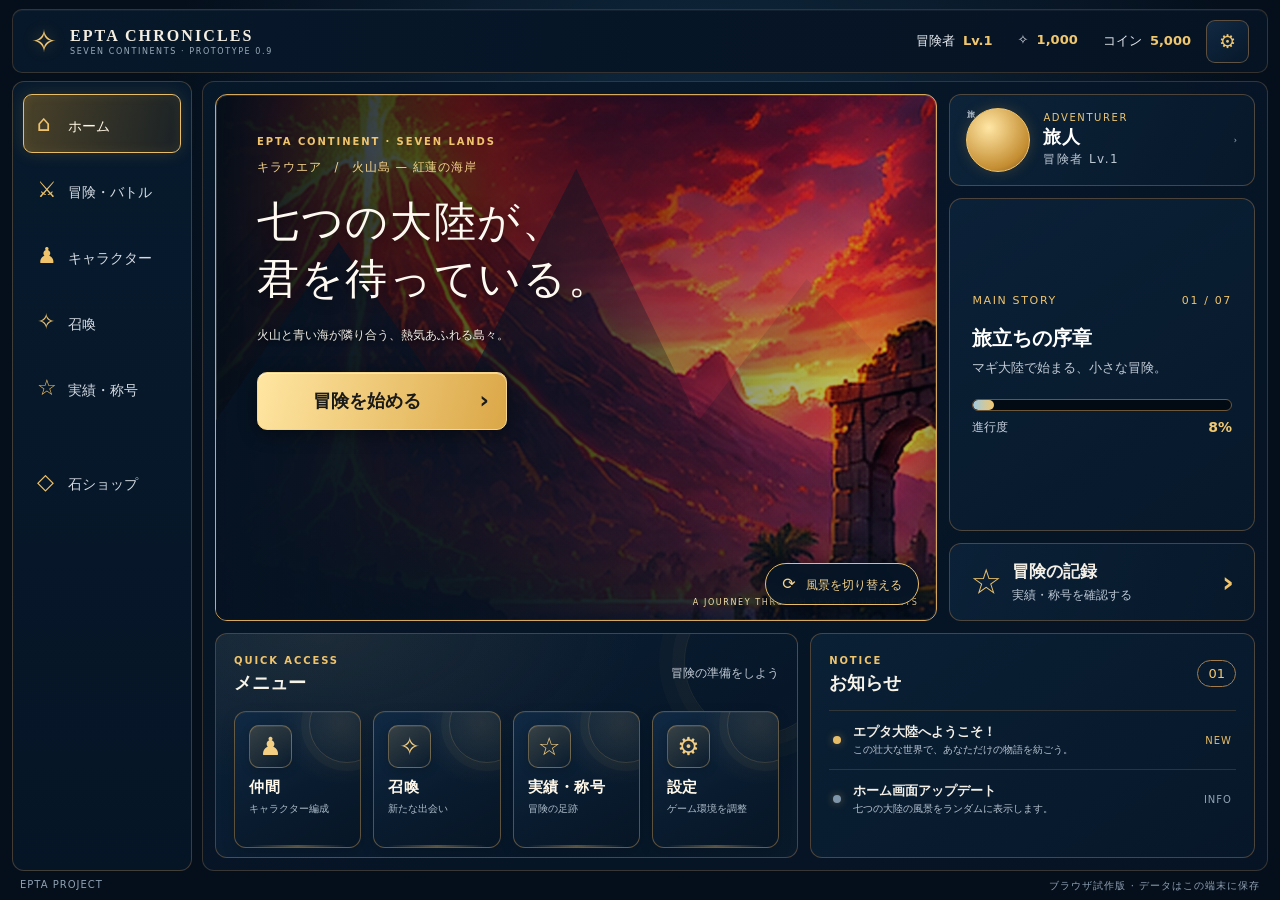
==== commit 8f5fea0f: "Enable tap-to-swap party editor on game page" ====
--- a/index.html
+++ b/index.html
@@ -36,7 +36,9 @@
 <script src="js/status-v10.js"></script>
 <script src="js/class-v11.js"></script>
 <link rel="stylesheet" href="css/formation-v12.css">
+<link rel="stylesheet" href="css/formation-tap-v13.css">
 <script src="js/formation-v12.js"></script>
+<script src="js/formation-tap-v13.js"></script>
 </body>
 </html>
 
--- a/css/formation-tap-v13.css
+++ b/css/formation-tap-v13.css
@@ -0,0 +1,13 @@
+/* EPTA CHRONICLES — tap party editor */
+.epta-tap-layout{display:grid;grid-template-columns:minmax(240px,.75fr) minmax(0,1.5fr);gap:12px;align-items:start}
+.epta-tap-layout .card{padding:16px;border-color:#c6a16a50;background:linear-gradient(150deg,#1a3049,#101e32)}
+.epta-tap-heading{display:flex;justify-content:space-between;align-items:center;gap:8px;margin-bottom:14px}.epta-tap-heading h2{font-size:16px;margin:0}.epta-tap-heading span,.epta-tap-heading small{color:var(--gold);font-size:11px}
+.epta-tap-roster-grid{display:grid;grid-template-columns:repeat(3,minmax(0,1fr));gap:9px;max-height:600px;overflow:auto;padding:3px}
+.epta-tap-tile{min-width:0;min-height:116px;border:1px solid #d8b16e66;border-radius:10px;background:linear-gradient(145deg,#263e58,#102036);display:flex;flex-direction:column;align-items:center;justify-content:center;gap:5px;padding:8px 5px;text-align:center;transition:border-color .15s,background .15s}
+.epta-tap-tile img{height:75px;width:100%;object-fit:contain;object-position:center top}.epta-tap-tile .epta-tap-emoji{font-size:39px;line-height:75px}.epta-tap-name{font-weight:700;font-size:12px;overflow-wrap:anywhere}.epta-tap-tile small{font-size:9px;color:#b6c9dc}.epta-tap-tile:hover,.epta-tap-tile.is-selected{border-color:#ffe09b;background:linear-gradient(145deg,#3b4d60,#1a324d);box-shadow:0 0 0 2px #f0c77b55,0 0 15px #e7c58b40}
+.epta-tap-group{border:1px solid #d9878455;border-radius:12px;background:#5a25301f;padding:12px;margin-bottom:12px}.epta-tap-group.back{border-color:#5bb8e866;background:#1a668026}.epta-tap-group h3{font-size:14px;margin:0 0 10px}.epta-tap-group h3 small{font-size:10px;font-weight:400;color:var(--muted);margin-left:8px}
+.epta-tap-slot-grid{display:grid;grid-template-columns:repeat(4,minmax(0,1fr));gap:8px}.epta-tap-group.back .epta-tap-slot-grid{grid-template-columns:repeat(2,minmax(0,1fr));max-width:50%}
+.epta-tap-tile.is-empty{border-style:dashed}.epta-tap-plus{font-size:34px;color:var(--gold);height:75px;display:grid;place-items:center}
+.epta-tap-help{padding:12px;background:#0c192a;border:1px solid #e7c58b40;border-radius:8px;font-size:12px;color:#f4dca9;line-height:1.6}.epta-tap-buttons{display:flex;flex-wrap:wrap;gap:8px;justify-content:flex-end;margin-top:12px}.epta-tap-buttons button:disabled{opacity:.4;cursor:not-allowed}
+@media(max-width:1000px){.epta-tap-layout{grid-template-columns:1fr}.epta-tap-roster-grid{grid-template-columns:repeat(4,minmax(0,1fr));max-height:300px}.epta-tap-group.back .epta-tap-slot-grid{max-width:100%}}
+@media(max-width:520px){.epta-tap-roster-grid{grid-template-columns:repeat(3,minmax(0,1fr))}.epta-tap-slot-grid{grid-template-columns:repeat(2,minmax(0,1fr))}.epta-tap-group.back .epta-tap-slot-grid{grid-template-columns:repeat(2,minmax(0,1fr))}.epta-tap-layout .card{padding:10px}.epta-tap-tile{min-height:100px}.epta-tap-tile img{height:60px}.epta-tap-tile .epta-tap-emoji{line-height:60px}.epta-tap-plus{height:60px}}
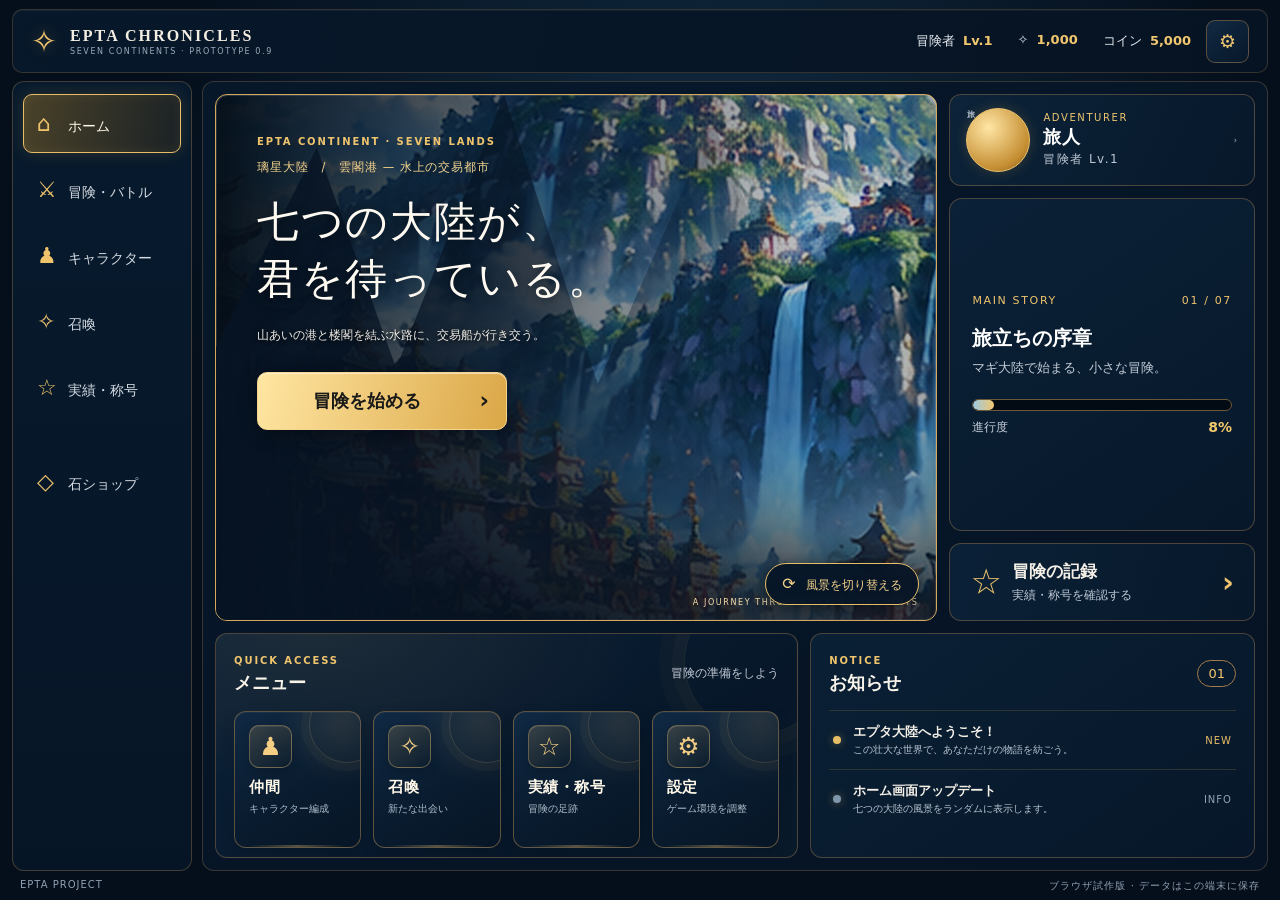
==== commit e0f07979: "Enable front-only battle popup and swap animation" ====
--- a/index.html
+++ b/index.html
@@ -37,8 +37,10 @@
 <script src="js/class-v11.js"></script>
 <link rel="stylesheet" href="css/formation-v12.css">
 <link rel="stylesheet" href="css/formation-tap-v13.css">
+<link rel="stylesheet" href="css/battle-quick-swap-v14.css">
 <script src="js/formation-v12.js"></script>
 <script src="js/formation-tap-v13.js"></script>
+<script src="js/battle-quick-swap-v14.js"></script>
 </body>
 </html>
 
--- a/css/battle-quick-swap-v14.css
+++ b/css/battle-quick-swap-v14.css
@@ -0,0 +1,16 @@
+/* Front-only battle and 0.5s swap animation */
+.epta-quick-swap-bar{display:flex;align-items:center;justify-content:space-between;gap:12px;padding:12px 16px;background:#122b40;border-top:1px solid #e7c58b33;border-bottom:1px solid #e7c58b33;font-size:12px}
+.epta-quick-swap-bar small{display:block;color:var(--muted);font-size:10px;margin-top:4px}
+.epta-quick-swap-bar button{white-space:nowrap}
+.epta-swap-backdrop{position:fixed;inset:0;z-index:60;background:#030b16c9;display:flex;align-items:center;justify-content:center;padding:15px}
+.epta-swap-dialog{width:min(520px,96vw);max-height:85svh;overflow:auto;background:linear-gradient(155deg,#203c58,#101e32);border:1px solid #d4b47c;border-radius:15px;padding:17px;box-shadow:0 20px 70px #000a}
+.epta-swap-head{display:flex;justify-content:space-between;align-items:center;gap:12px}.epta-swap-head h2{font-size:17px;color:#f3d69c;margin:0}.epta-swap-head button{border:0;background:transparent;font-size:24px}.epta-swap-dialog p{font-size:12px;color:#c7d7e7;line-height:1.6}
+.epta-swap-options{display:grid;grid-template-columns:repeat(2,minmax(0,1fr));gap:10px;margin:15px 0}
+.epta-swap-card{display:flex;align-items:center;flex-direction:column;gap:5px;min-width:0;border:1px solid #d7b67b77;border-radius:10px;background:#28415e;padding:12px 7px}.epta-swap-card:hover{border-color:#ffe09b;background:#365573}.epta-swap-card img{width:72px;height:83px;object-fit:contain}.epta-swap-card>span:first-child{font-size:40px}.epta-swap-card b{font-size:13px}.epta-swap-card small{font-size:10px;color:#b7c9dc}.epta-swap-card span:last-child{color:#f0d69c;font-size:11px}
+.epta-swap-flash{position:fixed;inset:0;z-index:70;display:grid;place-items:center;pointer-events:none;background:radial-gradient(circle,#d7b06a55,transparent 65%);animation:epta-swap-bg .52s ease-out both}
+.epta-swap-flash-inner{display:flex;align-items:center;flex-direction:column;gap:7px;padding:20px 35px;border-radius:16px;background:#182b42e8;border:1px solid #f1d396;color:#f7dfb0;animation:epta-swap-pop .52s ease-in-out both;box-shadow:0 0 45px #e7c58b55}
+.epta-swap-flash-inner span{font-size:35px}.epta-swap-flash-inner b{font-size:17px}.epta-swap-flash-inner small{font-size:12px}
+@keyframes epta-swap-bg{0%{opacity:0}25%{opacity:1}70%{opacity:1}100%{opacity:0}}
+@keyframes epta-swap-pop{0%{opacity:0;transform:translateY(16px) scale(.88)}35%{opacity:1;transform:translateY(0) scale(1.05)}70%{opacity:1;transform:scale(1)}100%{opacity:0;transform:translateY(-12px) scale(1.02)}}
+@media(prefers-reduced-motion:reduce){.epta-swap-flash,.epta-swap-flash-inner{animation:none}.epta-swap-flash{opacity:.85}}
+@media(max-width:480px){.epta-swap-dialog{padding:12px}.epta-swap-options{gap:7px}.epta-quick-swap-bar{padding:10px}}
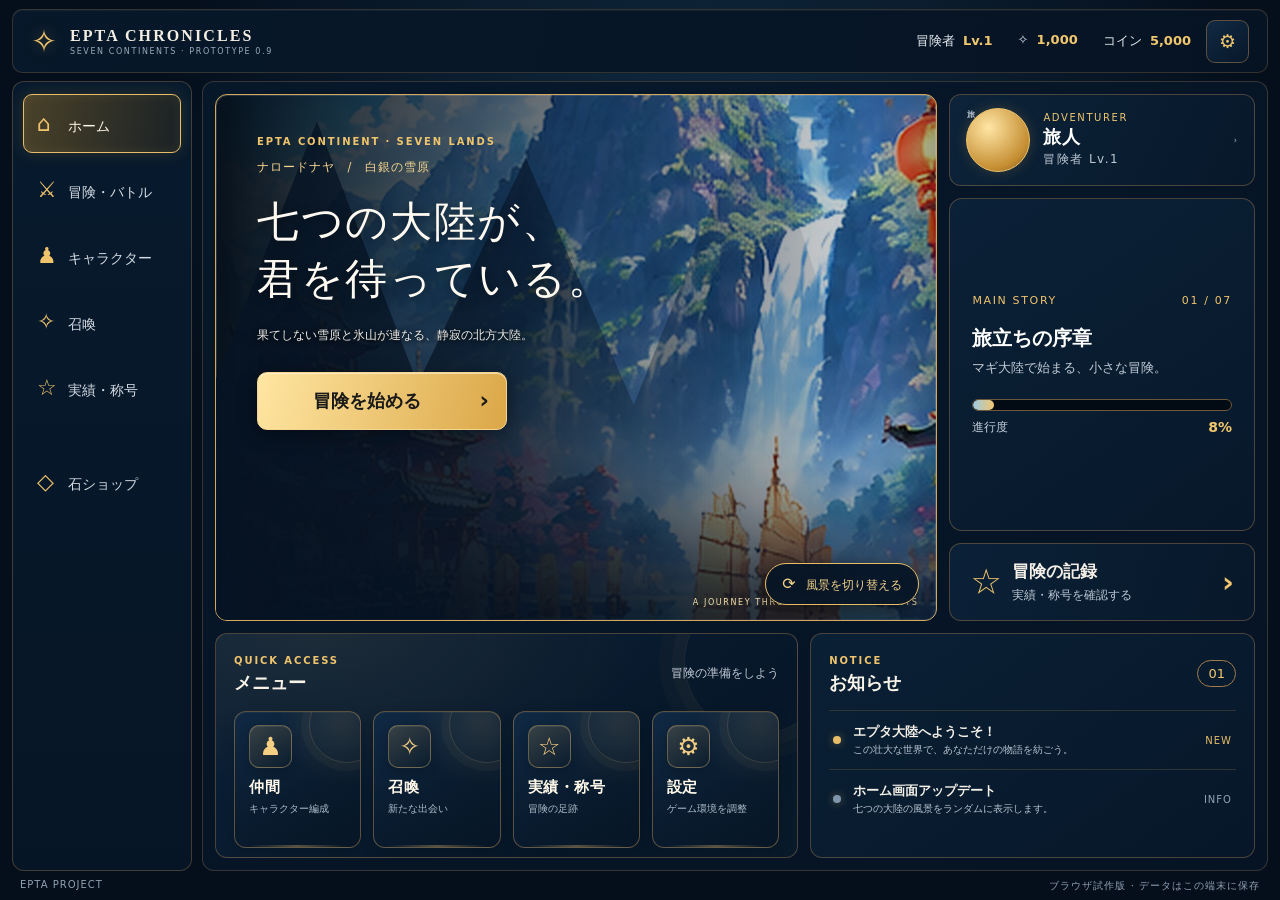
==== commit 5faa9496: "Load battle v1.5 frontline and animation fixes" ====
--- a/index.html
+++ b/index.html
@@ -38,9 +38,11 @@
 <link rel="stylesheet" href="css/formation-v12.css">
 <link rel="stylesheet" href="css/formation-tap-v13.css">
 <link rel="stylesheet" href="css/battle-quick-swap-v14.css">
+<link rel="stylesheet" href="css/battle-fix-v15.css">
 <script src="js/formation-v12.js"></script>
 <script src="js/formation-tap-v13.js"></script>
 <script src="js/battle-quick-swap-v14.js"></script>
+<script src="js/battle-fix-v15.js"></script>
 </body>
 </html>
 
--- a/css/battle-fix-v15.css
+++ b/css/battle-fix-v15.css
@@ -0,0 +1,6 @@
+/* v1.5 — stable 2x2 battlefield and visible swap effect */
+.battle-stage .battle-formation{grid-template-columns:repeat(2,minmax(0,1fr));grid-template-rows:repeat(2,minmax(120px,1fr));max-width:520px;margin:0 auto;width:100%}
+.battle-stage{min-height:340px}
+.epta-swap-flash-v15{z-index:99999;animation:epta-swap-bg .65s ease-out both}
+.epta-swap-flash-v15 .epta-swap-flash-inner{animation:epta-swap-pop .65s ease-in-out both}
+@media(max-width:760px){.battle-stage .battle-formation{grid-template-rows:repeat(2,minmax(90px,1fr))}.battle-stage{min-height:280px}}
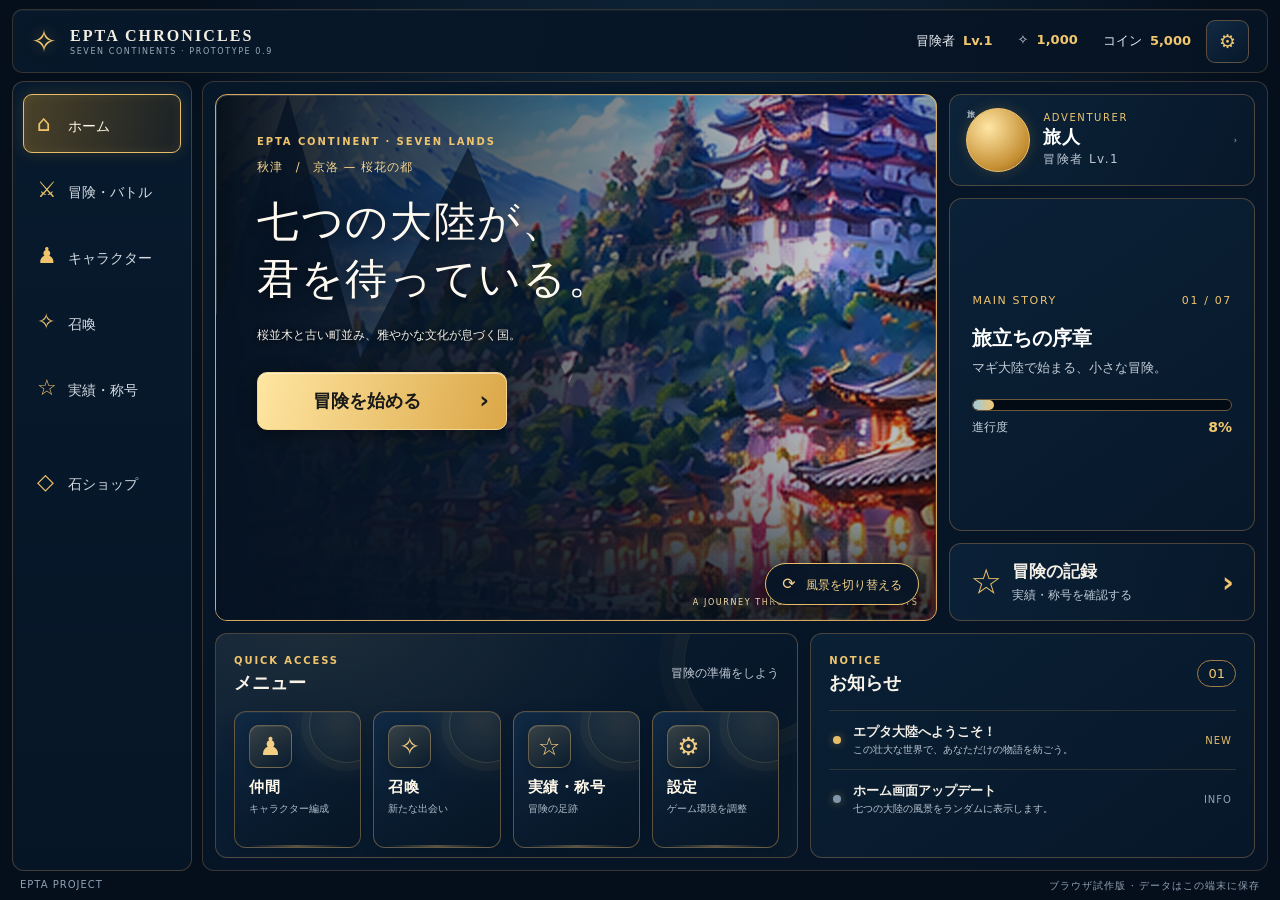
==== commit bbf4b06e: "Enable compact swap button at top right of battle" ====
--- a/index.html
+++ b/index.html
@@ -39,10 +39,12 @@
 <link rel="stylesheet" href="css/formation-tap-v13.css">
 <link rel="stylesheet" href="css/battle-quick-swap-v14.css">
 <link rel="stylesheet" href="css/battle-fix-v15.css">
+<link rel="stylesheet" href="css/battle-header-swap-v16.css">
 <script src="js/formation-v12.js"></script>
 <script src="js/formation-tap-v13.js"></script>
 <script src="js/battle-quick-swap-v14.js"></script>
 <script src="js/battle-fix-v15.js"></script>
+<script src="js/battle-header-swap-v16.js"></script>
 </body>
 </html>
 
--- a/css/battle-header-swap-v16.css
+++ b/css/battle-header-swap-v16.css
@@ -0,0 +1,7 @@
+/* EPTA CHRONICLES — small battle header swap control v1.6 */
+.anime-battle .battle-topline{display:flex;align-items:center;gap:10px;flex-wrap:wrap}
+.anime-battle .battle-topline>.epta-header-swap{margin-left:auto;display:inline-flex;align-items:center}
+.anime-battle .battle-topline>.epta-header-swap [data-epta-open-swap]{display:inline-flex;align-items:center;justify-content:center;min-height:30px;padding:5px 11px;font-size:12px;line-height:1.2;border-radius:8px;border:1px solid #d9b878;color:#f1d59e;background:#243d58;letter-spacing:0;white-space:nowrap;cursor:pointer}
+.anime-battle .battle-topline>.epta-header-swap [data-epta-open-swap]:hover:not(:disabled){background:#365778;border-color:#ffe0a3}
+.anime-battle .battle-topline>.epta-header-swap [data-epta-open-swap]:disabled{opacity:.4;cursor:not-allowed}
+@media(max-width:480px){.anime-battle .battle-topline{gap:6px}.anime-battle .battle-topline>.epta-header-swap [data-epta-open-swap]{min-height:28px;padding:4px 9px;font-size:11px}}
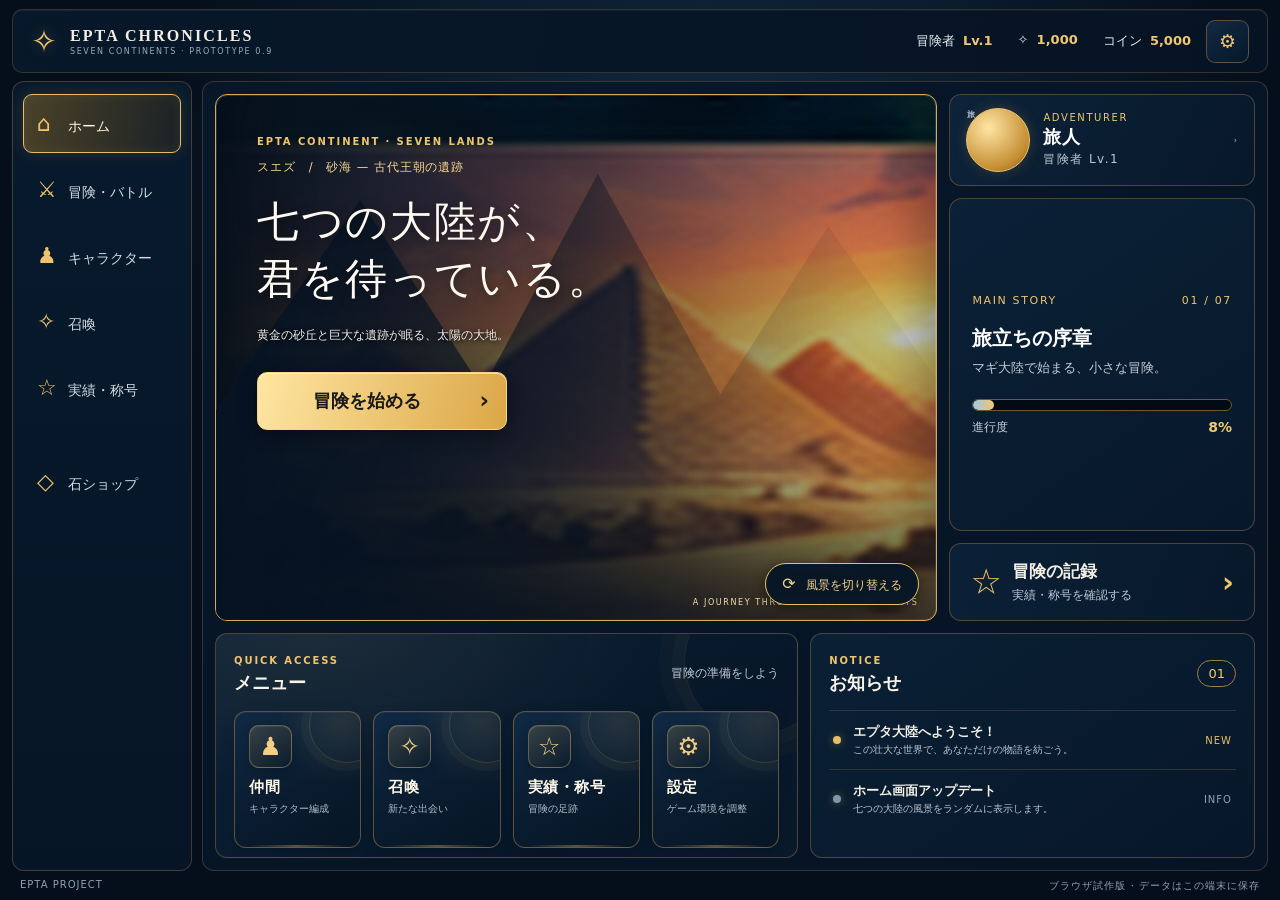
==== commit ee5ebb82: "Load v1.7 battle header swap visibility fix" ====
--- a/index.html
+++ b/index.html
@@ -40,11 +40,13 @@
 <link rel="stylesheet" href="css/battle-quick-swap-v14.css">
 <link rel="stylesheet" href="css/battle-fix-v15.css">
 <link rel="stylesheet" href="css/battle-header-swap-v16.css">
+<link rel="stylesheet" href="css/battle-header-swap-v17.css">
 <script src="js/formation-v12.js"></script>
 <script src="js/formation-tap-v13.js"></script>
 <script src="js/battle-quick-swap-v14.js"></script>
 <script src="js/battle-fix-v15.js"></script>
 <script src="js/battle-header-swap-v16.js"></script>
+<script src="js/battle-header-swap-v17.js"></script>
 </body>
 </html>
 
--- a/css/battle-header-swap-v17.css
+++ b/css/battle-header-swap-v17.css
@@ -0,0 +1,6 @@
+/* v1.7: compact, always-visible top-right battle swap button */
+.anime-battle .battle-topline{display:flex;align-items:center;gap:10px;flex-wrap:wrap}
+.anime-battle .battle-topline .epta-header-swap{margin-left:auto;display:inline-flex}
+.anime-battle .battle-topline .epta-swap-top-button{appearance:none;display:inline-flex;align-items:center;justify-content:center;padding:6px 12px;min-height:30px;background:#263f5b;border:1px solid #d7b67b;border-radius:8px;color:#f3d69c;font-size:12px;font-weight:700;line-height:1.2;letter-spacing:0;cursor:pointer}
+.anime-battle .battle-topline .epta-swap-top-button:hover:not(:disabled){background:#3a5875}
+.anime-battle .battle-topline .epta-swap-top-button:disabled{opacity:.45;cursor:not-allowed}
